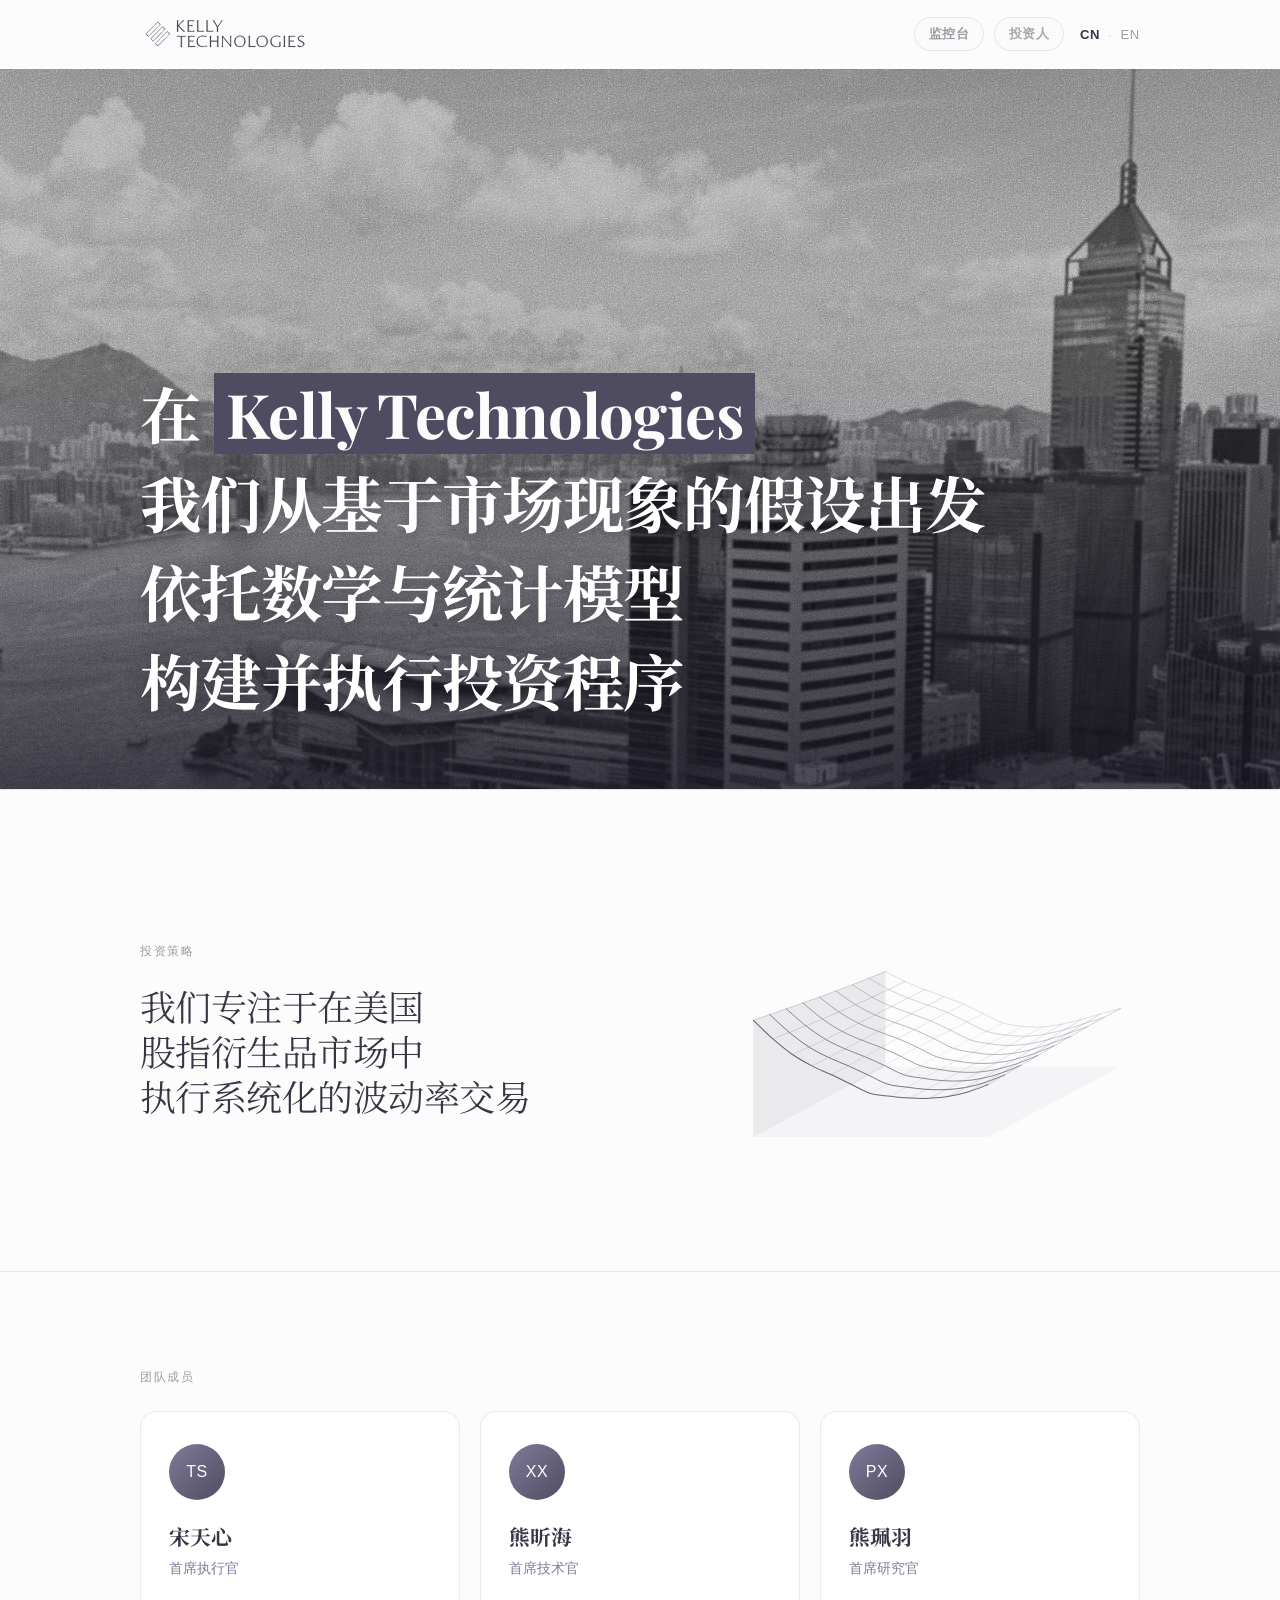
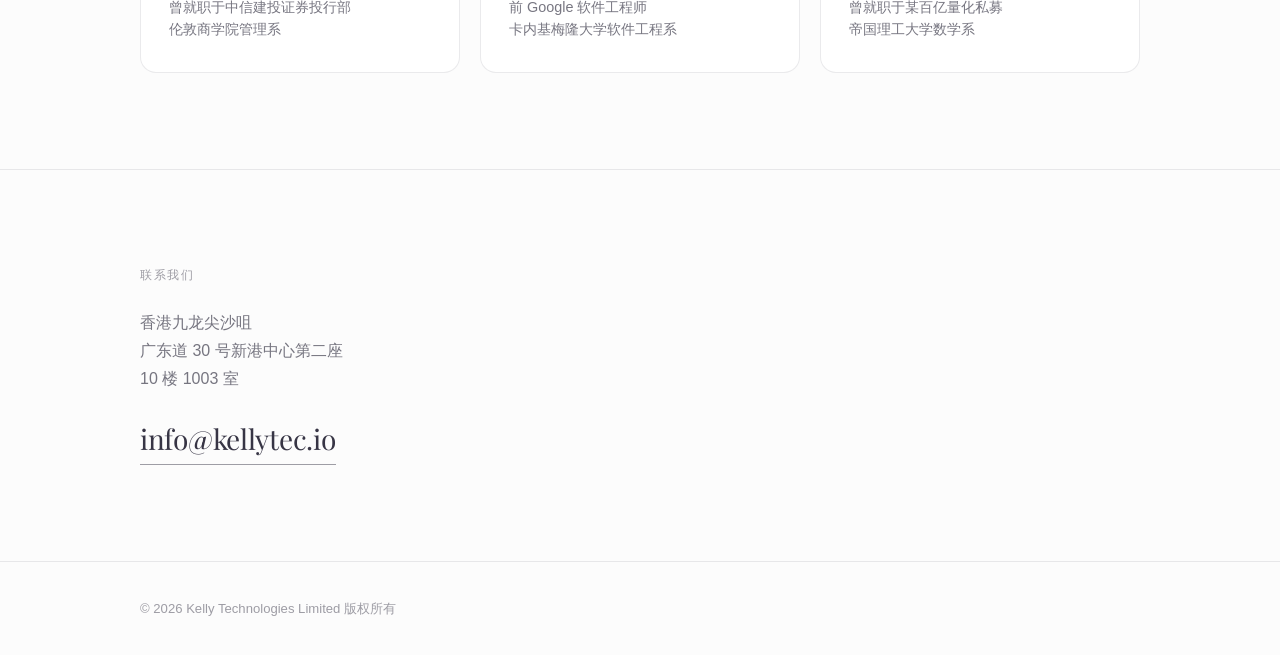
==== index.html @ 6f9f79ad "Rename gp-login and update monitor URLs Rename CSS selector .gp-login to .monitor-login to match upd" ====
<!doctype html>
<html lang="en">
<head>
  <meta charset="utf-8" />
  <meta name="viewport" content="width=device-width, initial-scale=1, viewport-fit=cover" />
  <title>Kelly Technologies</title>
  <meta name="description" content="Kelly Technologies — an investment and technology firm." />
  <meta name="theme-color" content="#fcfcfc" />

  <link rel="icon" type="image/svg+xml" href="assets/favicon.svg" />

  <link rel="preconnect" href="https://fonts.googleapis.com" />
  <link rel="preconnect" href="https://fonts.gstatic.com" crossorigin />
  <link rel="preload" as="image" href="assets/hero-bg.jpg" fetchpriority="high" />
  <link href="https://fonts.googleapis.com/css2?family=Playfair+Display:wght@400..700&family=Noto+Serif+SC:wght@400;600;700;900&display=swap" rel="stylesheet" />

  <link rel="stylesheet" href="assets/styles.css" />
</head>
<body>
  <header class="site-header" id="top">
    <div class="container nav">
      <a class="brand" href="#top" aria-label="Kelly Technologies">
        <img src="assets/logo.svg" alt="Kelly Technologies" class="brand-logo" />
      </a>
      <a class="login-button monitor-login"
         href="https://monitor.kellytec.io/"
         data-en="Monitor"
         data-zh="监控台">监控台</a>
      <a class="login-button lp-login is-placeholder"
         href="#"
         aria-disabled="true"
         data-en="LP"
         data-zh="投资人">投资人</a>
      <nav class="lang-toggle" aria-label="Language">
        <button type="button" data-lang="zh" aria-label="中文">CN</button>
        <span class="lang-sep" aria-hidden="true">·</span>
        <button type="button" data-lang="en" aria-label="English">EN</button>
      </nav>
    </div>
  </header>

  <main>
    <section class="hero">
      <div class="hero-grain" aria-hidden="true"></div>
      <div class="container">
        <h1 class="hero-title"
            data-en="At <mark>Kelly Technologies</mark><br />we start from market&nbsp;hypotheses<br />and employ mathematical and statistical models to build and execute investment&nbsp;programs"
            data-zh="在 <mark>Kelly Technologies</mark><br />我们从基于<br class='mobile-br' /><span class='nb'>市场现象的假设出发</span><br /><span class='nb'>依托数学与统计模型</span><br class='mobile-br' /><span class='nb'>构建并执行投资程序</span>">
          At <mark>Kelly Technologies</mark><br />
          we start from market&nbsp;hypotheses<br />
          and employ mathematical and statistical models to build and execute investment&nbsp;programs
        </h1>
      </div>
    </section>

    <section id="strategies" class="section">
      <div class="container strategies-grid">
        <div class="strategies-text">
          <p class="section-eyebrow" data-en="Our Strategies" data-zh="投资策略">Our Strategies</p>
          <h2 class="section-title"
              data-en="We specialize in systematic volatility trading in the US equity index derivatives&nbsp;market"
              data-zh="我们专注于在美国<span class='nb'>股指衍生品市场</span>中<span class='nb'>执行系统化的波动率交易</span>">
            We specialize in systematic volatility trading in the US equity
            index derivatives&nbsp;market
          </h2>
        </div>
        <div class="strategies-viz">
          <svg class="vol-surface" viewBox="0 0 500 340" role="img" aria-label="Implied volatility surface"></svg>
        </div>
      </div>
    </section>

    <section id="team" class="section">
      <div class="container">
        <p class="section-eyebrow" data-en="Our Team" data-zh="团队成员">Our Team</p>

        <div class="team-grid">
          <article class="team-card">
            <div class="team-portrait" aria-hidden="true"><span>TS</span></div>
            <h3 data-en="Tianxin Song" data-zh="宋天心">Tianxin Song</h3>
            <p class="role" data-en="Chief Executive Officer" data-zh="首席执行官">Chief Executive Officer</p>
            <p class="bio"
               data-en="Ex Investment Banking Senior Associate at China Securities Co.<br />MSc Management at London Business School"
               data-zh="曾就职于中信建投证券投行部<br />伦敦商学院管理系">
              Ex Investment Banking Senior Associate at China Securities Co.<br />
              MSc Management at London Business School
            </p>
          </article>

          <article class="team-card">
            <div class="team-portrait" aria-hidden="true"><span>XX</span></div>
            <h3 data-en="Xinhai Xiong" data-zh="熊昕海">Xinhai Xiong</h3>
            <p class="role" data-en="Chief Technology Officer" data-zh="首席技术官">Chief Technology Officer</p>
            <p class="bio"
               data-en="Ex Software Engineer at Google LLC<br />MS Software Engineering at Carnegie Mellon University"
               data-zh="前 Google 软件工程师<br />卡内基梅隆大学软件工程系">
              Ex Software Engineer at Google LLC<br />
              MS Software Engineering at Carnegie Mellon University
            </p>
          </article>

          <article class="team-card">
            <div class="team-portrait" aria-hidden="true"><span>PX</span></div>
            <h3 data-en="Peiyu Xiong" data-zh="熊珮羽">Peiyu Xiong</h3>
            <p class="role" data-en="Chief Research Officer" data-zh="首席研究官">Chief Research Officer</p>
            <p class="bio"
               data-en="Former Quantitative Researcher at a 10B+ AUM Quant Fund<br />MSc Mathematics and Finance at Imperial College London"
               data-zh="曾就职于某百亿量化私募<br />帝国理工大学数学系">
              Former Quantitative Researcher at a 10B+ AUM Quant Fund<br />
              MSc Mathematics and Finance at Imperial College London
            </p>
          </article>
        </div>
      </div>
    </section>

    <section id="contact" class="section">
      <div class="container">
        <p class="section-eyebrow" data-en="Contact" data-zh="联系我们">Contact</p>
        <p class="contact-address"
           data-en="Unit 1003, 10/F., Tower 2, Silvercord,<br />30 Canton Road, Tsim Sha Tsui,<br />Kowloon, Hong Kong"
           data-zh="香港九龙尖沙咀<br />广东道 30 号新港中心第二座<br />10 楼 1003 室">
          Unit 1003, 10/F., Tower 2, Silvercord,<br />
          30 Canton Road, Tsim Sha Tsui,<br />
          Kowloon, Hong Kong
        </p>
        <a href="mailto:info@kellytec.io" class="contact-mail">info@kellytec.io</a>
      </div>
    </section>
  </main>

  <footer class="site-footer">
    <div class="container">
      <p class="footer-disclaimer"
         data-en='© <span id="year">2026</span> Kelly Technologies Limited. All rights reserved.'
         data-zh='© <span id="year">2026</span> Kelly Technologies Limited 版权所有'>
        © <span id="year">2026</span> Kelly Technologies Limited. All rights reserved.
      </p>
    </div>
  </footer>

  <script src="assets/script.js" defer></script>
</body>
</html>
---- assets/styles.css ----
/* =========================================================================
   Kelly Technologies — Site Styles
   Palette (Brandmark): #FCFCFC · #373545 · #7F7B9A · #67647E · #4F4C61
   ========================================================================= */

:root {
  --bg:           #FCFCFC;
  --paper:        #FFFFFF;

  --ink:          #373545;
  --ink-soft:     rgba(55,53,69,.68);
  --ink-muted:    rgba(55,53,69,.48);

  --line:         rgba(55,53,69,.10);
  --line-strong:  rgba(55,53,69,.24);

  --accent:       #7F7B9A;
  --accent-soft:  #9A97B4;
  --accent-deep:  #4F4C61;
  --accent-ink:   #FCFCFC;

  --font-serif: "Playfair Display", "Noto Serif SC", "Iowan Old Style", Georgia, serif;
  --font-sans:  Arial, Helvetica, sans-serif;
  --font-mono:  Arial, Helvetica, sans-serif;

  --container: 1080px;
  --pad: clamp(1.25rem, 4vw, 2.5rem);

  --ease: cubic-bezier(.2,.7,.2,1);
}

/* Base */
* { box-sizing: border-box; }
html {
  min-height: 100%;
  background: var(--bg);
  scroll-behavior: smooth;
  -webkit-text-size-adjust: 100%;
}
body {
  margin: 0;
  min-height: 100vh;
  background: var(--bg);
  color: var(--ink);
  font-family: var(--font-sans);
  font-size: 16px;
  line-height: 1.6;
  font-feature-settings: "ss01", "cv11";
  -webkit-font-smoothing: antialiased;
  text-rendering: optimizeLegibility;
  display: flex;
  flex-direction: column;
  opacity: 0;
  transition: opacity .35s var(--ease);
}
@supports (min-height: 100dvh) {
  body { min-height: 100dvh; }
}
body.loaded { opacity: 1; }
main {
  background: var(--bg);
  flex: 1 0 auto;
}
a { color: inherit; text-decoration: none; }
a:hover { color: var(--accent); }
img, svg { display: block; max-width: 100%; }
.nb { white-space: nowrap; }
.mobile-br { display: none; }

.container {
  width: 100%;
  max-width: var(--container);
  margin: 0 auto;
  padding-left: var(--pad);
  padding-right: var(--pad);
}

/* Header */
.site-header {
  position: sticky;
  top: 0;
  z-index: 50;
  background: color-mix(in oklab, #FCFCFC 82%, transparent);
  backdrop-filter: saturate(140%) blur(14px);
  -webkit-backdrop-filter: saturate(140%) blur(14px);
  border-bottom: 1px solid transparent;
  transition: border-color .25s var(--ease);
  color: var(--ink);
}
.site-header.scrolled { border-bottom-color: var(--line); }

.nav {
  display: flex;
  align-items: center;
  height: 68px;
}
.brand { display: inline-flex; align-items: center; flex: 0 0 auto; color: var(--ink); }
.brand-logo { display: block; height: 30px; width: auto; }
.login-button {
  display: inline-flex;
  align-items: center;
  justify-content: center;
  min-height: 34px;
  border: 1px solid var(--line);
  border-radius: 999px;
  padding: .35rem .86rem;
  color: var(--ink-muted);
  background: rgba(252,252,252,.58);
  font-family: var(--font-sans);
  font-size: .8rem;
  font-weight: 700;
  line-height: 1.15;
  letter-spacing: .04em;
  white-space: nowrap;
  transition: color .18s var(--ease), border-color .18s var(--ease), background-color .18s var(--ease);
}
.monitor-login {
  margin-left: auto;
}
.lp-login {
  margin-left: .62rem;
}
.login-button:hover {
  color: var(--accent-deep);
  border-color: var(--accent);
  background: rgba(127,123,154,.08);
}
.login-button.is-placeholder {
  color: rgba(55,53,69,.42);
  cursor: default;
  pointer-events: none;
}

/* Language toggle */
.lang-toggle {
  margin-left: 1rem;
  display: inline-flex;
  align-items: baseline;
  gap: .5rem;
  margin-left: 1rem;
  font-family: var(--font-sans);
  font-size: .82rem;
  letter-spacing: .05em;
}
.lang-toggle button {
  background: none;
  border: 0;
  padding: .15rem 0;
  cursor: pointer;
  color: var(--ink-muted);
  font: inherit;
  letter-spacing: inherit;
  transition: color .18s var(--ease);
}
.lang-toggle button:hover { color: var(--ink-soft); }
.lang-toggle button.is-active {
  color: var(--ink);
  font-weight: 700;
}
.lang-sep { color: var(--line-strong); }

@media (max-width: 560px) {
  .nav {
    gap: .5rem;
  }
  .login-button {
    min-height: 31px;
    padding: .28rem .58rem;
    font-size: .72rem;
    letter-spacing: 0;
  }
  .monitor-login {
    margin-left: auto;
  }
  .lp-login {
    margin-left: 0;
  }
  .lang-toggle {
    gap: .36rem;
    margin-left: 0;
    font-size: .78rem;
    letter-spacing: .03em;
  }
  .mobile-br { display: block; }
}

/* Hero */
.hero {
  position: relative;
  min-height: 80vh;
  overflow: hidden;
  background: var(--ink);
  color: #FFFFFF;
  display: flex;
  flex-direction: column;
  justify-content: flex-end;
  padding: clamp(5rem, 10vw, 7rem) 0 clamp(2.5rem, 5vw, 4rem);
}
@supports (min-height: 80svh) {
  .hero { min-height: 80svh; }
}
.hero::before,
.hero::after {
  content: "";
  position: absolute;
  pointer-events: none;
}
.hero::before {
  inset: -20px;
  background: url('hero-bg.jpg') center/cover no-repeat;
  filter: blur(1px) brightness(.65);
  opacity: 1;
  z-index: 0;
}
.hero::after {
  inset: 0;
  background: linear-gradient(
    180deg,
    rgba(20,18,30,0) 30%,
    rgba(20,18,30,.45) 75%,
    rgba(20,18,30,.70) 100%
  );
  z-index: 1;
}
.hero-grain {
  position: absolute;
  inset: 0;
  z-index: 2;
  pointer-events: none;
  background-image: url("data:image/svg+xml,%3Csvg xmlns='http://www.w3.org/2000/svg' width='240' height='240'%3E%3Cfilter id='n'%3E%3CfeTurbulence type='fractalNoise' baseFrequency='0.75' numOctaves='2' stitchTiles='stitch'/%3E%3CfeColorMatrix type='saturate' values='0'/%3E%3CfeComponentTransfer%3E%3CfeFuncR type='linear' slope='0.9' intercept='0.1'/%3E%3CfeFuncG type='linear' slope='0.9' intercept='0.1'/%3E%3CfeFuncB type='linear' slope='0.9' intercept='0.1'/%3E%3C/feComponentTransfer%3E%3C/filter%3E%3Crect width='100%25' height='100%25' filter='url(%23n)'/%3E%3C/svg%3E");
  background-size: 240px 240px;
  opacity: 1;
  mix-blend-mode: overlay;
}
.hero .container {
  position: relative;
  z-index: 3;
  width: 100%;
}
.hero-title {
  font-family: var(--font-serif);
  font-weight: 700;
  font-size: clamp(2.4rem, 4.8vw, 3.9rem);
  line-height: 1.45;
  letter-spacing: -.01em;
  margin: 0;
  max-width: 54ch;
  color: #FFFFFF;
  text-shadow: 0 1px 16px rgba(20,18,30,.35);
  text-wrap: balance;
}
.hero-title mark {
  background: var(--accent-deep);
  color: var(--accent-ink);
  padding: 0 .2em;
  text-shadow: none;
}
.hero-title + .hero-title {
  margin-top: .65em;
}

/* Sections */
.section {
  padding: clamp(3.5rem, 8vw, 6rem) 0;
  border-top: 1px solid var(--line);
}
.section-eyebrow {
  font-family: var(--font-mono);
  font-size: .72rem;
  letter-spacing: .14em;
  text-transform: uppercase;
  color: var(--ink-muted);
  margin: 0 0 1.5rem;
}
.section-title {
  font-family: var(--font-serif);
  font-weight: 350;
  font-size: clamp(1.5rem, 3vw, 2.25rem);
  line-height: 1.25;
  letter-spacing: -.015em;
  margin: 0;
  max-width: 32ch;
  color: var(--ink);
  text-wrap: balance;
}

/* Strategies — 2-column with vol surface */
.strategies-grid {
  display: grid;
  grid-template-columns: minmax(0, 1.2fr) minmax(0, 1fr);
  gap: clamp(2rem, 5vw, 4rem);
  align-items: center;
}
.strategies-grid .section-title { max-width: none; }
.strategies-viz { position: relative; }
.vol-surface {
  width: 100%;
  height: auto;
  display: block;
  max-width: 560px;
  margin: 0 auto;
  overflow: visible;
}
.vol-surface path {
  fill: none;
  stroke-linecap: round;
  stroke-linejoin: round;
}
.vol-surface .smile { stroke: var(--accent-deep); }
.vol-surface .rib   { stroke: var(--accent); }
.vol-surface .wall        { stroke: none; }
.vol-surface .wall-bottom { fill: var(--accent);      fill-opacity: .06; }
.vol-surface .wall-left   { fill: var(--accent-deep); fill-opacity: .10; }

@media (max-width: 860px) {
  .strategies-grid { grid-template-columns: 1fr; }
  .vol-surface { max-width: 460px; }
}

@media (max-width: 560px) {
  .hero-title {
    line-height: 1.48;
  }
}

/* Team */
.team-grid {
  display: grid;
  grid-template-columns: repeat(auto-fit, minmax(260px, 1fr));
  gap: 1.25rem;
}
.team-card {
  background: var(--paper);
  border: 1px solid var(--line);
  border-radius: 16px;
  padding: 2rem 1.75rem;
  transition: transform .25s var(--ease), border-color .25s var(--ease);
}
.team-card:hover {
  transform: translateY(-3px);
  border-color: var(--accent);
}
.team-portrait {
  width: 56px; height: 56px;
  border-radius: 50%;
  background: linear-gradient(135deg, var(--accent), var(--accent-deep));
  color: var(--accent-ink);
  display: grid;
  place-items: center;
  font-family: var(--font-mono);
  font-weight: 500;
  letter-spacing: .03em;
  margin-bottom: 1.25rem;
}
.team-card h3 {
  font-family: var(--font-serif);
  font-weight: 700;
  font-size: 1.3rem;
  margin: 0;
  letter-spacing: -.01em;
  color: var(--ink);
}
.team-card .role {
  color: var(--accent);
  font-size: .88rem;
  font-weight: 500;
  margin: .25rem 0 1rem;
}
.bio {
  margin: 0;
  color: var(--ink-soft);
  font-size: .9rem;
  line-height: 1.55;
  text-wrap: balance;
}

/* Contact */
.contact-address {
  font-size: 1rem;
  line-height: 1.75;
  color: var(--ink-soft);
  margin: 0 0 1.5rem;
  text-wrap: balance;
}
.contact-mail {
  display: inline-block;
  font-family: var(--font-serif);
  font-size: clamp(1.3rem, 2.2vw, 1.75rem);
  color: var(--ink);
  letter-spacing: -.01em;
  border-bottom: 1px solid var(--ink-muted);
  padding-bottom: .15rem;
  transition: color .2s var(--ease), border-color .2s var(--ease);
}
.contact-mail:hover {
  color: var(--accent);
  border-color: var(--accent);
}

/* Footer */
.site-footer {
  flex-shrink: 0;
  background: var(--bg);
  color: var(--ink-muted);
  padding: 2.25rem 0;
  border-top: 1px solid var(--line);
}
.footer-disclaimer {
  font-size: .82rem;
  line-height: 1.6;
  margin: 0;
  text-wrap: pretty;
}

@media (max-width: 560px) {
  .section {
    padding: 2.75rem 0;
  }
  #team.section {
    padding-bottom: 1.75rem;
  }
  #contact.section {
    padding-top: 2.25rem;
    padding-bottom: 3rem;
  }
  .section-eyebrow {
    margin-bottom: 1.15rem;
  }
  .team-grid {
    gap: 1rem;
  }
  .team-card {
    border-radius: 12px;
    padding: 1.75rem 1.5rem;
  }
  .team-portrait {
    margin-bottom: 1rem;
  }
  .team-card .role {
    margin-bottom: .85rem;
  }
  .contact-address {
    margin-bottom: 1.25rem;
  }
  .site-footer {
    padding: 1.75rem 0 calc(1.75rem + env(safe-area-inset-bottom));
  }
}

/* Reveal-on-scroll */
.reveal {
  opacity: 0;
  transform: translateY(14px);
  transition: opacity .7s var(--ease), transform .7s var(--ease);
}
.reveal.in { opacity: 1; transform: none; }
@media (prefers-reduced-motion: reduce) {
  .reveal { opacity: 1; transform: none; transition: none; }
  html { scroll-behavior: auto; }
}

/* Selection */
::selection {
  background: var(--accent-deep);
  color: var(--accent-ink);
}
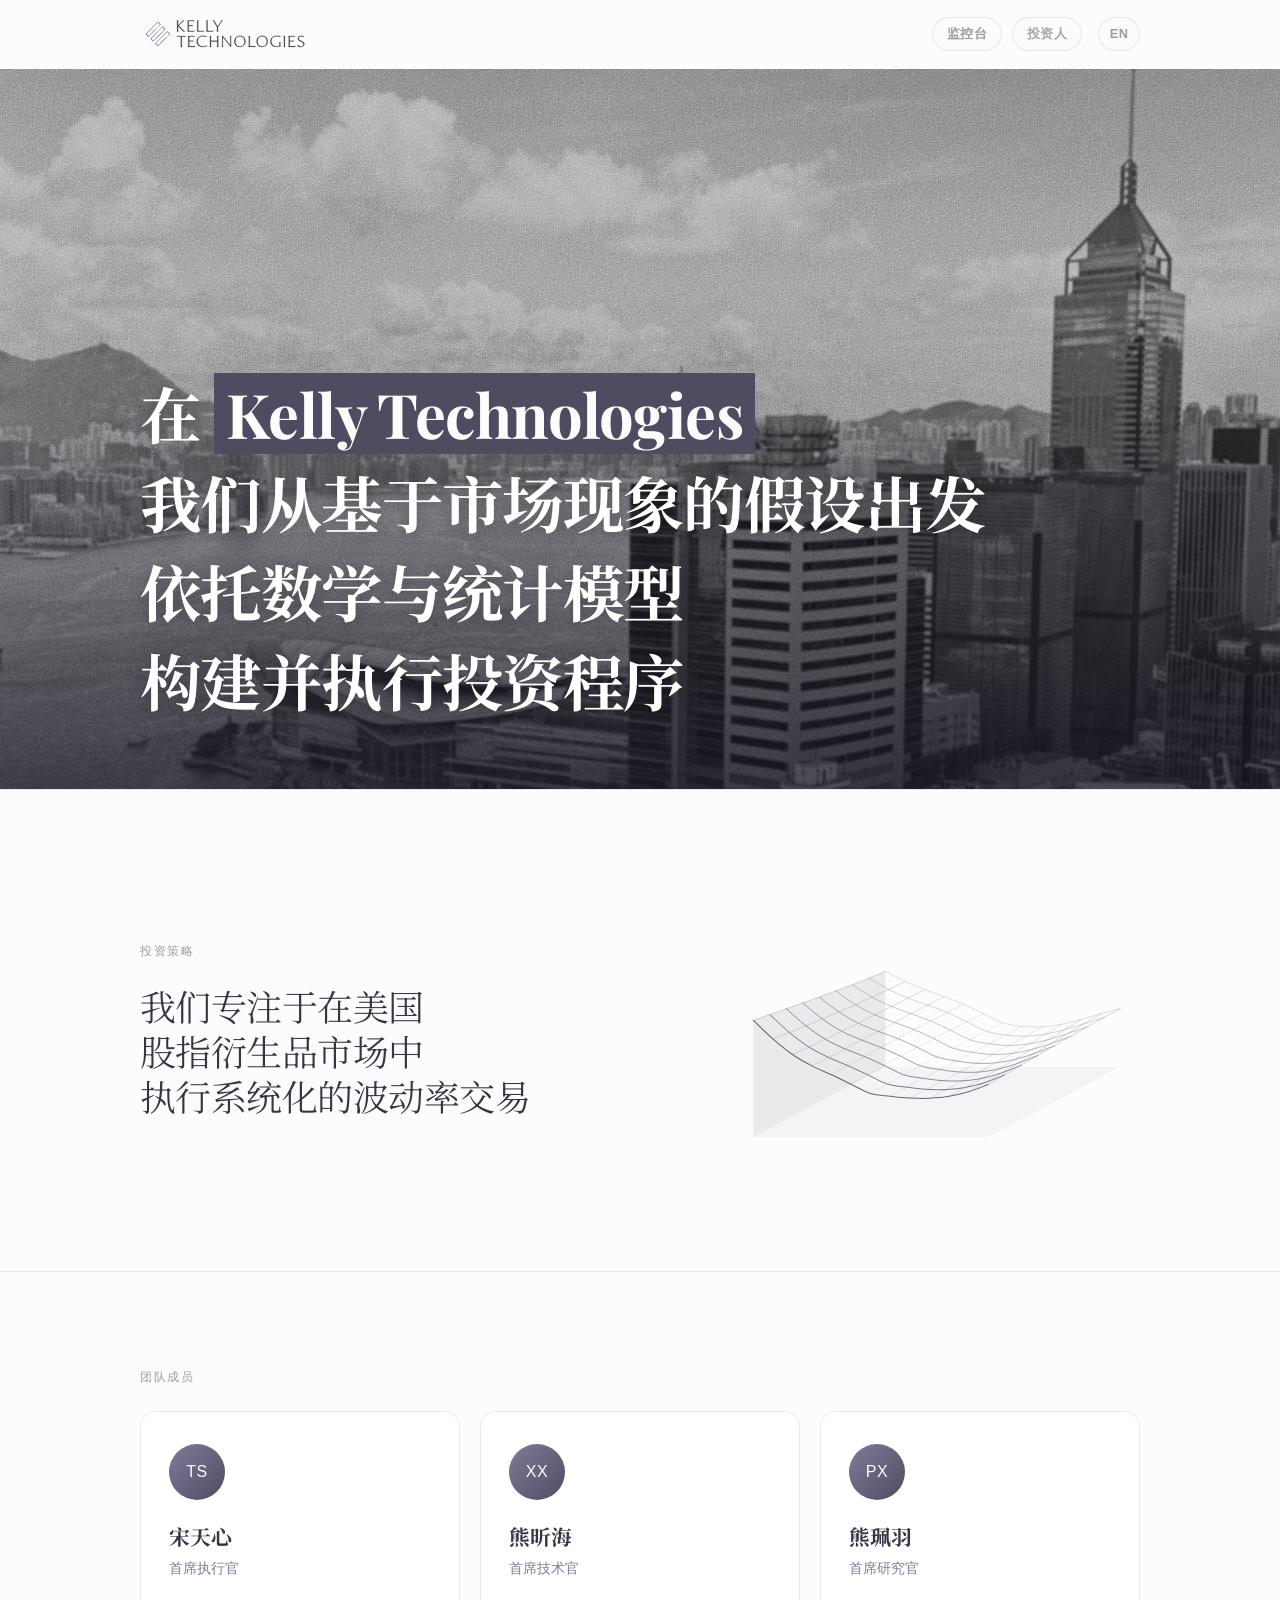
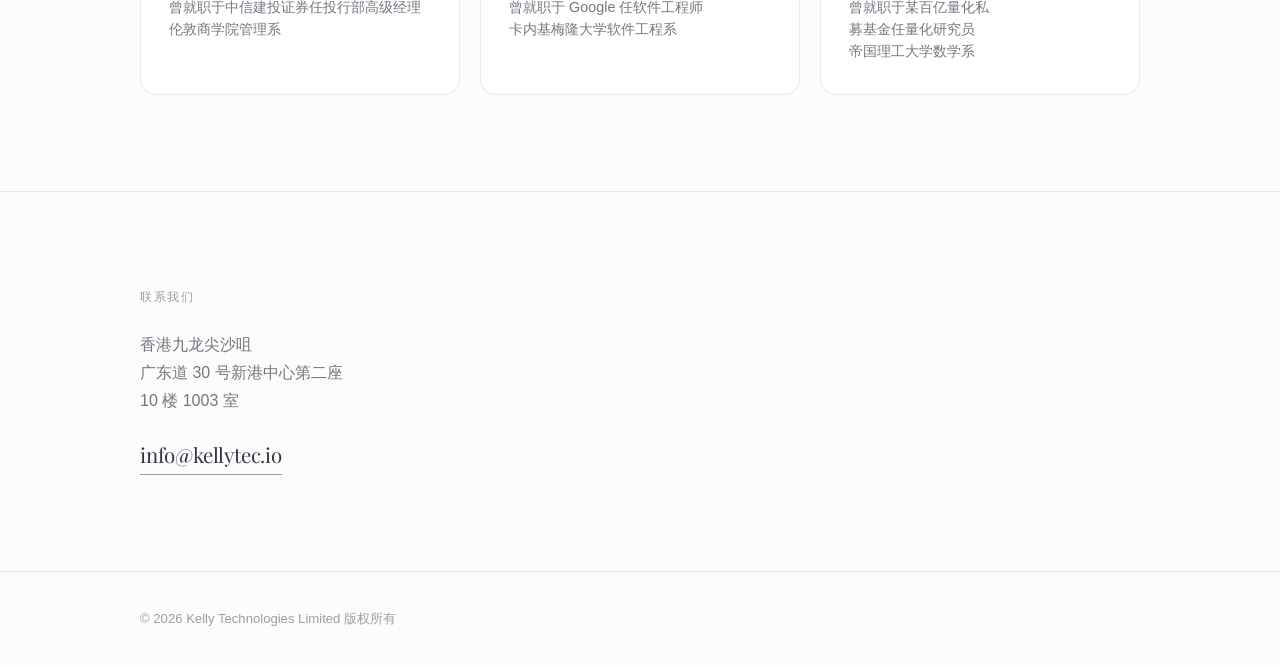
==== commit ce540548: "Add src fragments, build script and split assets Introduce a source-driven build workflow and reorga" ====
--- a/index.html
+++ b/index.html
@@ -31,19 +31,17 @@
          aria-disabled="true"
          data-en="LP"
          data-zh="投资人">投资人</a>
-      <nav class="lang-toggle" aria-label="Language">
-        <button type="button" data-lang="zh" aria-label="中文">CN</button>
-        <span class="lang-sep" aria-hidden="true">·</span>
-        <button type="button" data-lang="en" aria-label="English">EN</button>
-      </nav>
+      <button type="button" class="lang-toggle" data-lang-toggle aria-label="Switch to English">EN</button>
     </div>
   </header>
 
-  <main>
-    <section class="hero">
+  <main data-page="home">
+    <section class="hero" data-tab="hero">
       <div class="hero-grain" aria-hidden="true"></div>
       <div class="container">
         <h1 class="hero-title"
+            data-card="hero_title"
+            data-cell="headline"
             data-en="At <mark>Kelly Technologies</mark><br />we start from market&nbsp;hypotheses<br />and employ mathematical and statistical models to build and execute investment&nbsp;programs"
             data-zh="在 <mark>Kelly Technologies</mark><br />我们从基于<br class='mobile-br' /><span class='nb'>市场现象的假设出发</span><br /><span class='nb'>依托数学与统计模型</span><br class='mobile-br' /><span class='nb'>构建并执行投资程序</span>">
           At <mark>Kelly Technologies</mark><br />
@@ -53,60 +51,64 @@
       </div>
     </section>
 
-    <section id="strategies" class="section">
+    <section id="strategies" class="section" data-tab="strategies">
       <div class="container strategies-grid">
-        <div class="strategies-text">
-          <p class="section-eyebrow" data-en="Our Strategies" data-zh="投资策略">Our Strategies</p>
+        <div class="strategies-text" data-card="strategy_statement">
+          <p class="section-eyebrow" data-cell="eyebrow" data-en="Our Strategies" data-zh="投资策略">Our Strategies</p>
           <h2 class="section-title"
+              data-cell="title"
               data-en="We specialize in systematic volatility trading in the US equity index derivatives&nbsp;market"
               data-zh="我们专注于在美国<span class='nb'>股指衍生品市场</span>中<span class='nb'>执行系统化的波动率交易</span>">
             We specialize in systematic volatility trading in the US equity
             index derivatives&nbsp;market
           </h2>
         </div>
-        <div class="strategies-viz">
-          <svg class="vol-surface" viewBox="0 0 500 340" role="img" aria-label="Implied volatility surface"></svg>
+        <div class="strategies-viz" data-card="volatility_surface">
+          <svg class="vol-surface" data-cell="surface" viewBox="0 0 500 340" role="img" aria-label="Implied volatility surface"></svg>
         </div>
       </div>
     </section>
 
-    <section id="team" class="section">
+    <section id="team" class="section" data-tab="team">
       <div class="container">
-        <p class="section-eyebrow" data-en="Our Team" data-zh="团队成员">Our Team</p>
+        <p class="section-eyebrow" data-card="team_heading" data-cell="eyebrow" data-en="Our Team" data-zh="团队成员">Our Team</p>
 
         <div class="team-grid">
-          <article class="team-card">
-            <div class="team-portrait" aria-hidden="true"><span>TS</span></div>
-            <h3 data-en="Tianxin Song" data-zh="宋天心">Tianxin Song</h3>
-            <p class="role" data-en="Chief Executive Officer" data-zh="首席执行官">Chief Executive Officer</p>
+          <article class="team-card" data-card="team_member_tianxin_song">
+            <div class="team-portrait" data-cell="initials" aria-hidden="true"><span>TS</span></div>
+            <h3 data-cell="name" data-en="Tianxin Song" data-zh="宋天心">Tianxin Song</h3>
+            <p class="role" data-cell="role" data-en="Chief Executive Officer" data-zh="首席执行官">Chief Executive Officer</p>
             <p class="bio"
-               data-en="Ex Investment Banking Senior Associate at China Securities Co.<br />MSc Management at London Business School"
-               data-zh="曾就职于中信建投证券投行部<br />伦敦商学院管理系">
-              Ex Investment Banking Senior Associate at China Securities Co.<br />
+               data-cell="bio"
+               data-en="Former Investment Banking Senior Associate at China Securities Co.<br />MSc Management at London Business School"
+               data-zh="曾就职于中信建投证券任投行部高级经理<br />伦敦商学院管理系">
+              Former Investment Banking Senior Associate at China Securities Co.<br />
               MSc Management at London Business School
             </p>
           </article>
 
-          <article class="team-card">
-            <div class="team-portrait" aria-hidden="true"><span>XX</span></div>
-            <h3 data-en="Xinhai Xiong" data-zh="熊昕海">Xinhai Xiong</h3>
-            <p class="role" data-en="Chief Technology Officer" data-zh="首席技术官">Chief Technology Officer</p>
+          <article class="team-card" data-card="team_member_xinhai_xiong">
+            <div class="team-portrait" data-cell="initials" aria-hidden="true"><span>XX</span></div>
+            <h3 data-cell="name" data-en="Xinhai Xiong" data-zh="熊昕海">Xinhai Xiong</h3>
+            <p class="role" data-cell="role" data-en="Chief Technology Officer" data-zh="首席技术官">Chief Technology Officer</p>
             <p class="bio"
-               data-en="Ex Software Engineer at Google LLC<br />MS Software Engineering at Carnegie Mellon University"
-               data-zh="前 Google 软件工程师<br />卡内基梅隆大学软件工程系">
-              Ex Software Engineer at Google LLC<br />
+               data-cell="bio"
+               data-en="Former Software Engineer at Google LLC<br />MS Software Engineering at Carnegie Mellon University"
+               data-zh="曾就职于 Google 任软件工程师<br />卡内基梅隆大学软件工程系">
+              Former Software Engineer at Google LLC<br />
               MS Software Engineering at Carnegie Mellon University
             </p>
           </article>
 
-          <article class="team-card">
-            <div class="team-portrait" aria-hidden="true"><span>PX</span></div>
-            <h3 data-en="Peiyu Xiong" data-zh="熊珮羽">Peiyu Xiong</h3>
-            <p class="role" data-en="Chief Research Officer" data-zh="首席研究官">Chief Research Officer</p>
+          <article class="team-card" data-card="team_member_peiyu_xiong">
+            <div class="team-portrait" data-cell="initials" aria-hidden="true"><span>PX</span></div>
+            <h3 data-cell="name" data-en="Peiyu Xiong" data-zh="熊珮羽">Peiyu Xiong</h3>
+            <p class="role" data-cell="role" data-en="Chief Research Officer" data-zh="首席研究官">Chief Research Officer</p>
             <p class="bio"
-               data-en="Former Quantitative Researcher at a 10B+ AUM Quant Fund<br />MSc Mathematics and Finance at Imperial College London"
-               data-zh="曾就职于某百亿量化私募<br />帝国理工大学数学系">
-              Former Quantitative Researcher at a 10B+ AUM Quant Fund<br />
+               data-cell="bio"
+               data-en="Former Quantitative Researcher at a China-based quantitative private fund with ￥10B+ AUM<br />MSc Mathematics and Finance at Imperial College London"
+               data-zh="曾就职于某百亿量化私募基金任量化研究员<br />帝国理工大学数学系">
+              Former Quantitative Researcher at a China-based quantitative private fund with ￥10B+ AUM<br />
               MSc Mathematics and Finance at Imperial College London
             </p>
           </article>
@@ -114,17 +116,19 @@
       </div>
     </section>
 
-    <section id="contact" class="section">
+    <section id="contact" class="section" data-tab="contact">
       <div class="container">
-        <p class="section-eyebrow" data-en="Contact" data-zh="联系我们">Contact</p>
+        <p class="section-eyebrow" data-card="office_contact" data-cell="eyebrow" data-en="Contact" data-zh="联系我们">Contact</p>
         <p class="contact-address"
+           data-card="office_contact"
+           data-cell="address"
            data-en="Unit 1003, 10/F., Tower 2, Silvercord,<br />30 Canton Road, Tsim Sha Tsui,<br />Kowloon, Hong Kong"
            data-zh="香港九龙尖沙咀<br />广东道 30 号新港中心第二座<br />10 楼 1003 室">
           Unit 1003, 10/F., Tower 2, Silvercord,<br />
           30 Canton Road, Tsim Sha Tsui,<br />
           Kowloon, Hong Kong
         </p>
-        <a href="mailto:info@kellytec.io" class="contact-mail">info@kellytec.io</a>
+        <a href="mailto:info@kellytec.io" class="contact-mail" data-card="office_contact" data-cell="email">info@kellytec.io</a>
       </div>
     </section>
   </main>
@@ -139,6 +143,10 @@
     </div>
   </footer>
 
-  <script src="assets/script.js" defer></script>
+  <script src="assets/scripts/page_reveal.js" defer></script>
+  <script src="assets/scripts/language.js" defer></script>
+  <script src="assets/scripts/header_scroll.js" defer></script>
+  <script src="assets/scripts/cards/card_volatility_surface.js" defer></script>
+  <script src="assets/scripts/reveal_on_scroll.js" defer></script>
 </body>
 </html>
--- a/assets/styles.css
+++ b/assets/styles.css
@@ -1,6 +1,6 @@
 /* =========================================================================
-   Kelly Technologies — Site Styles
-   Palette (Brandmark): #FCFCFC · #373545 · #7F7B9A · #67647E · #4F4C61
+   Kelly Technologies - Site Styles
+   Palette (Brandmark): #FCFCFC . #373545 . #7F7B9A . #67647E . #4F4C61
    ========================================================================= */
 
 :root {
@@ -73,6 +73,40 @@
   margin: 0 auto;
   padding-left: var(--pad);
   padding-right: var(--pad);
+}
+
+/* Sections */
+.section {
+  padding: clamp(3.5rem, 8vw, 6rem) 0;
+  border-top: 1px solid var(--line);
+}
+.section-eyebrow {
+  font-family: var(--font-mono);
+  font-size: .72rem;
+  letter-spacing: .14em;
+  text-transform: uppercase;
+  color: var(--ink-muted);
+  margin: 0 0 1.5rem;
+}
+.section-title {
+  font-family: var(--font-serif);
+  font-weight: 350;
+  font-size: clamp(1.5rem, 3vw, 2.25rem);
+  line-height: 1.25;
+  letter-spacing: -.015em;
+  margin: 0;
+  max-width: 32ch;
+  color: var(--ink);
+  text-wrap: balance;
+}
+
+@media (max-width: 560px) {
+  .section {
+    padding: 2.75rem 0;
+  }
+  .section-eyebrow {
+    margin-bottom: 1.15rem;
+  }
 }
 
 /* Header */
@@ -135,29 +169,48 @@
 .lang-toggle {
   margin-left: 1rem;
   display: inline-flex;
-  align-items: baseline;
-  gap: .5rem;
-  margin-left: 1rem;
+  align-items: center;
+  justify-content: center;
+  min-height: 34px;
+  min-width: 38px;
+  border: 1px solid var(--line);
+  border-radius: 999px;
+  padding: .35rem .66rem;
+  background: rgba(252,252,252,.58);
+  color: var(--ink-muted);
   font-family: var(--font-sans);
+  font-size: .8rem;
+  font-weight: 700;
+  line-height: 1.15;
+  letter-spacing: .04em;
+  white-space: nowrap;
+  cursor: pointer;
+  transition: color .18s var(--ease), border-color .18s var(--ease), background-color .18s var(--ease);
+}
+.lang-toggle:hover {
+  color: var(--accent-deep);
+  border-color: var(--accent);
+  background: rgba(127,123,154,.08);
+}
+.lang-toggle:focus-visible {
+  outline: 2px solid var(--accent);
+  outline-offset: 2px;
+}
+
+/* Footer */
+.site-footer {
+  flex-shrink: 0;
+  background: var(--bg);
+  color: var(--ink-muted);
+  padding: 2.25rem 0;
+  border-top: 1px solid var(--line);
+}
+.footer-disclaimer {
   font-size: .82rem;
-  letter-spacing: .05em;
-}
-.lang-toggle button {
-  background: none;
-  border: 0;
-  padding: .15rem 0;
-  cursor: pointer;
-  color: var(--ink-muted);
-  font: inherit;
-  letter-spacing: inherit;
-  transition: color .18s var(--ease);
-}
-.lang-toggle button:hover { color: var(--ink-soft); }
-.lang-toggle button.is-active {
-  color: var(--ink);
-  font-weight: 700;
-}
-.lang-sep { color: var(--line-strong); }
+  line-height: 1.6;
+  margin: 0;
+  text-wrap: pretty;
+}
 
 @media (max-width: 560px) {
   .nav {
@@ -176,12 +229,17 @@
     margin-left: 0;
   }
   .lang-toggle {
-    gap: .36rem;
     margin-left: 0;
-    font-size: .78rem;
-    letter-spacing: .03em;
+    min-height: 31px;
+    min-width: 34px;
+    padding: .28rem .52rem;
+    font-size: .72rem;
+    letter-spacing: 0;
   }
   .mobile-br { display: block; }
+  .site-footer {
+    padding: 1.75rem 0 calc(1.75rem + env(safe-area-inset-bottom));
+  }
 }
 
 /* Hero */
@@ -259,32 +317,13 @@
   margin-top: .65em;
 }
 
-/* Sections */
-.section {
-  padding: clamp(3.5rem, 8vw, 6rem) 0;
-  border-top: 1px solid var(--line);
-}
-.section-eyebrow {
-  font-family: var(--font-mono);
-  font-size: .72rem;
-  letter-spacing: .14em;
-  text-transform: uppercase;
-  color: var(--ink-muted);
-  margin: 0 0 1.5rem;
-}
-.section-title {
-  font-family: var(--font-serif);
-  font-weight: 350;
-  font-size: clamp(1.5rem, 3vw, 2.25rem);
-  line-height: 1.25;
-  letter-spacing: -.015em;
-  margin: 0;
-  max-width: 32ch;
-  color: var(--ink);
-  text-wrap: balance;
-}
-
-/* Strategies — 2-column with vol surface */
+@media (max-width: 560px) {
+  .hero-title {
+    line-height: 1.48;
+  }
+}
+
+/* Strategies - 2-column with vol surface */
 .strategies-grid {
   display: grid;
   grid-template-columns: minmax(0, 1.2fr) minmax(0, 1fr);
@@ -315,12 +354,6 @@
 @media (max-width: 860px) {
   .strategies-grid { grid-template-columns: 1fr; }
   .vol-surface { max-width: 460px; }
-}
-
-@media (max-width: 560px) {
-  .hero-title {
-    line-height: 1.48;
-  }
 }
 
 /* Team */
@@ -374,6 +407,25 @@
   text-wrap: balance;
 }
 
+@media (max-width: 560px) {
+  #team.section {
+    padding-bottom: 1.75rem;
+  }
+  .team-grid {
+    gap: 1rem;
+  }
+  .team-card {
+    border-radius: 12px;
+    padding: 1.75rem 1.5rem;
+  }
+  .team-portrait {
+    margin-bottom: 1rem;
+  }
+  .team-card .role {
+    margin-bottom: .85rem;
+  }
+}
+
 /* Contact */
 .contact-address {
   font-size: 1rem;
@@ -385,7 +437,7 @@
 .contact-mail {
   display: inline-block;
   font-family: var(--font-serif);
-  font-size: clamp(1.3rem, 2.2vw, 1.75rem);
+  font-size: clamp(1.05rem, 1.6vw, 1.3rem);
   color: var(--ink);
   letter-spacing: -.01em;
   border-bottom: 1px solid var(--ink-muted);
@@ -397,53 +449,13 @@
   border-color: var(--accent);
 }
 
-/* Footer */
-.site-footer {
-  flex-shrink: 0;
-  background: var(--bg);
-  color: var(--ink-muted);
-  padding: 2.25rem 0;
-  border-top: 1px solid var(--line);
-}
-.footer-disclaimer {
-  font-size: .82rem;
-  line-height: 1.6;
-  margin: 0;
-  text-wrap: pretty;
-}
-
 @media (max-width: 560px) {
-  .section {
-    padding: 2.75rem 0;
-  }
-  #team.section {
-    padding-bottom: 1.75rem;
-  }
   #contact.section {
     padding-top: 2.25rem;
     padding-bottom: 3rem;
   }
-  .section-eyebrow {
-    margin-bottom: 1.15rem;
-  }
-  .team-grid {
-    gap: 1rem;
-  }
-  .team-card {
-    border-radius: 12px;
-    padding: 1.75rem 1.5rem;
-  }
-  .team-portrait {
-    margin-bottom: 1rem;
-  }
-  .team-card .role {
-    margin-bottom: .85rem;
-  }
   .contact-address {
     margin-bottom: 1.25rem;
-  }
-  .site-footer {
-    padding: 1.75rem 0 calc(1.75rem + env(safe-area-inset-bottom));
   }
 }
 
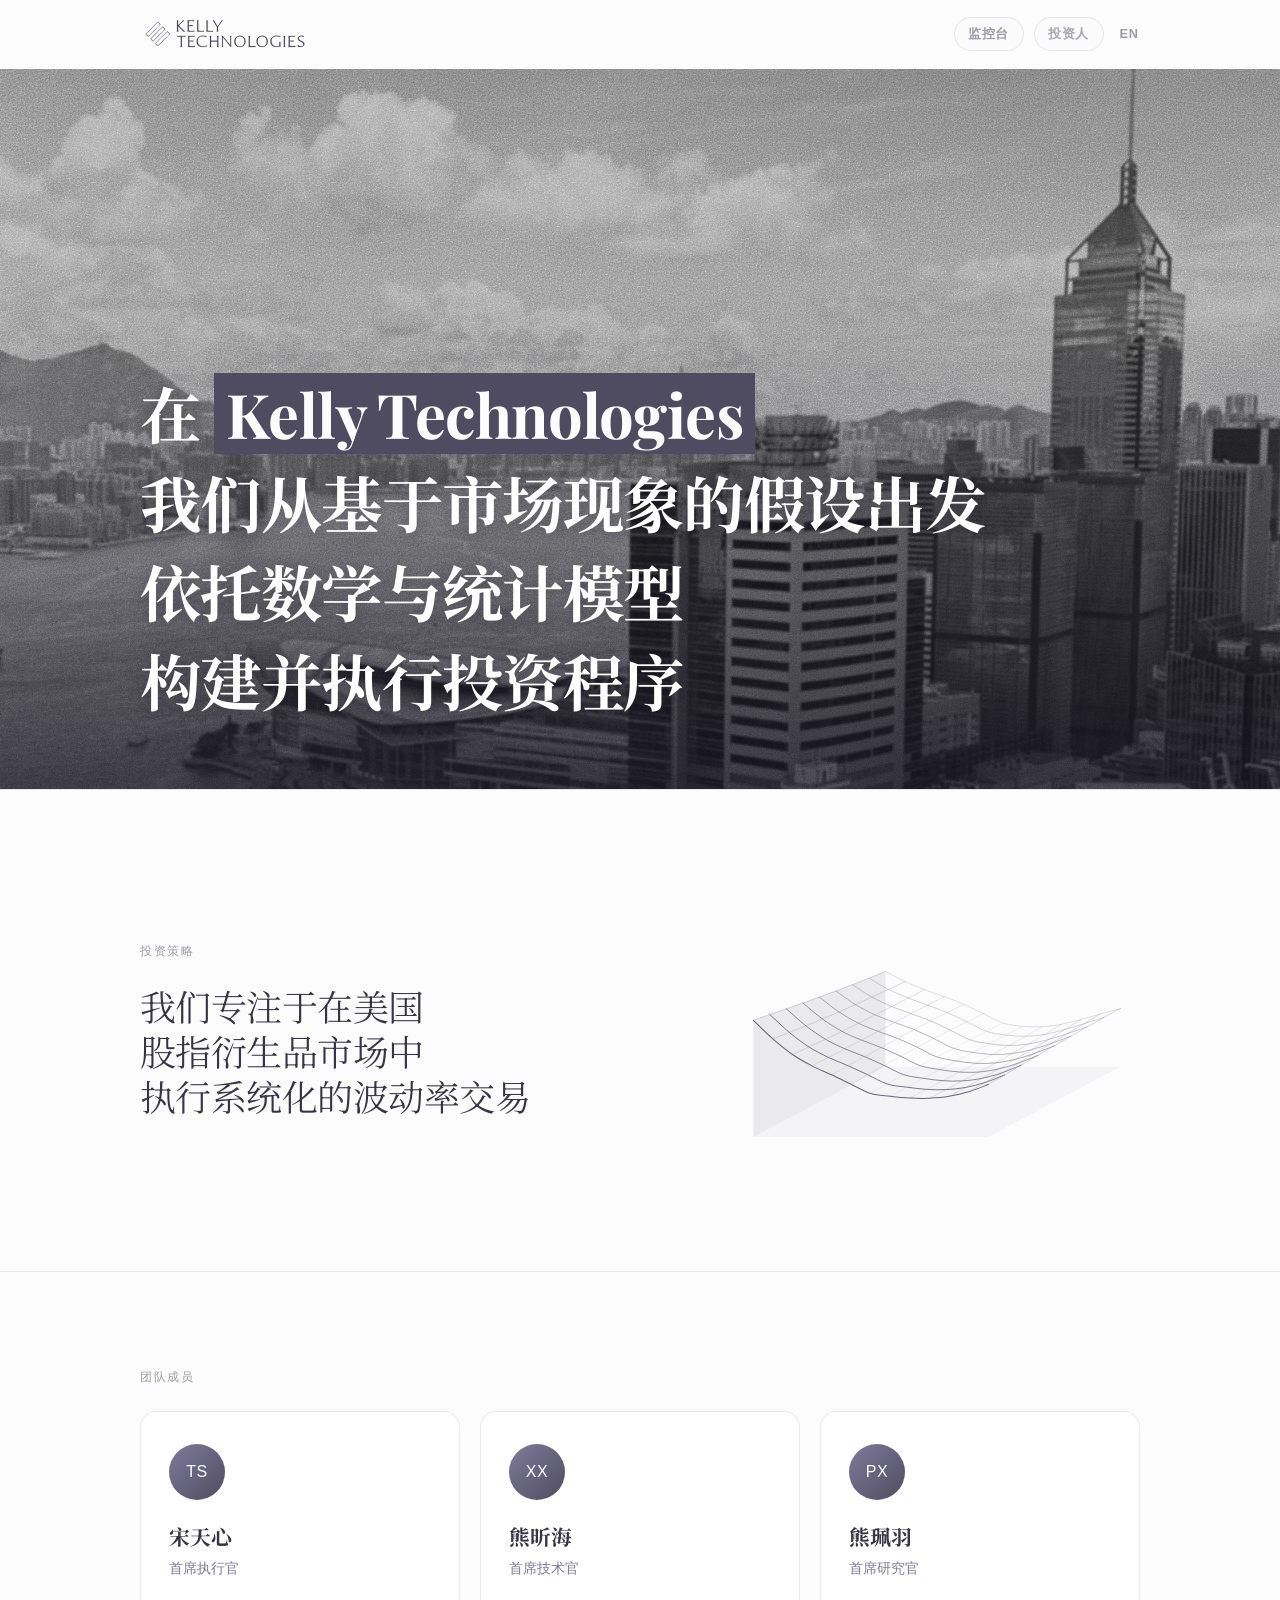
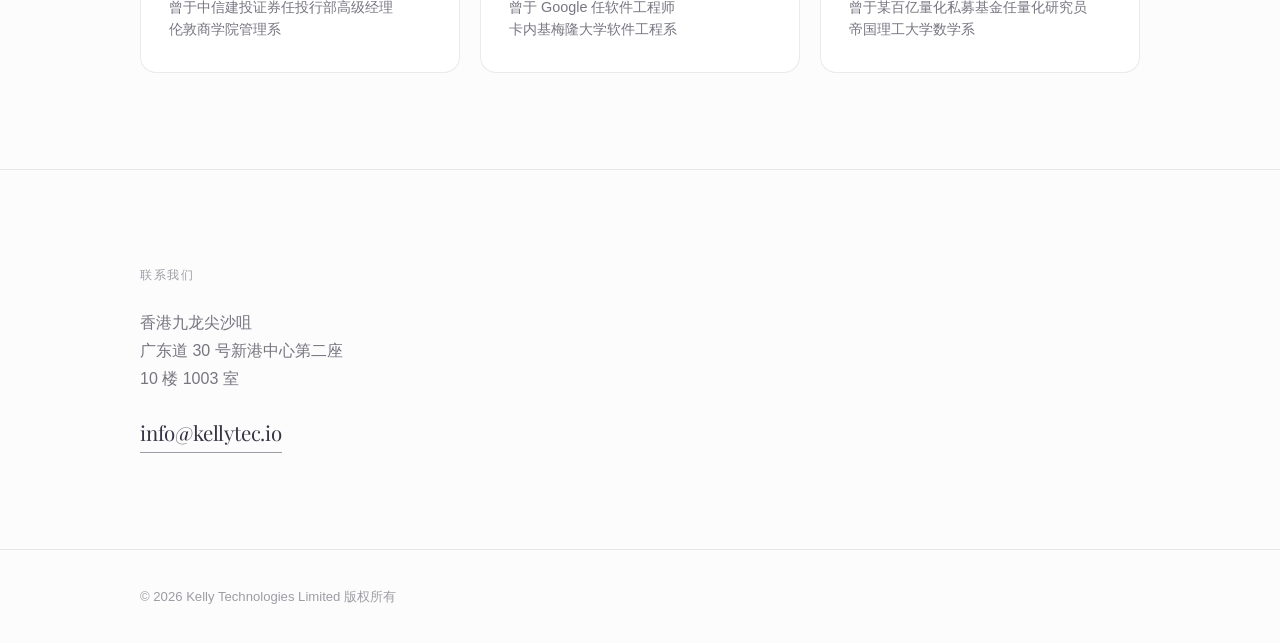
==== commit d0527f89: "Refine lang-toggle styles and update bios Simplify and refine the .lang-toggle styling in assets/sty" ====
--- a/index.html
+++ b/index.html
@@ -81,7 +81,7 @@
             <p class="bio"
                data-cell="bio"
                data-en="Former Investment Banking Senior Associate at China Securities Co.<br />MSc Management at London Business School"
-               data-zh="曾就职于中信建投证券任投行部高级经理<br />伦敦商学院管理系">
+               data-zh="曾于中信建投证券任投行部高级经理<br />伦敦商学院管理系">
               Former Investment Banking Senior Associate at China Securities Co.<br />
               MSc Management at London Business School
             </p>
@@ -94,7 +94,7 @@
             <p class="bio"
                data-cell="bio"
                data-en="Former Software Engineer at Google LLC<br />MS Software Engineering at Carnegie Mellon University"
-               data-zh="曾就职于 Google 任软件工程师<br />卡内基梅隆大学软件工程系">
+               data-zh="曾于 Google 任软件工程师<br />卡内基梅隆大学软件工程系">
               Former Software Engineer at Google LLC<br />
               MS Software Engineering at Carnegie Mellon University
             </p>
@@ -106,9 +106,9 @@
             <p class="role" data-cell="role" data-en="Chief Research Officer" data-zh="首席研究官">Chief Research Officer</p>
             <p class="bio"
                data-cell="bio"
-               data-en="Former Quantitative Researcher at a China-based quantitative private fund with ￥10B+ AUM<br />MSc Mathematics and Finance at Imperial College London"
-               data-zh="曾就职于某百亿量化私募基金任量化研究员<br />帝国理工大学数学系">
-              Former Quantitative Researcher at a China-based quantitative private fund with ￥10B+ AUM<br />
+               data-en="Former Quantitative Researcher at a China-based quant fund with $1.5B+ in AUM<br />MSc Mathematics and Finance at Imperial College London"
+               data-zh="曾于某百亿量化私募基金任量化研究员<br />帝国理工大学数学系">
+              Former Quantitative Researcher at a China-based quant fund with $1.5B+ in AUM<br />
               MSc Mathematics and Finance at Imperial College London
             </p>
           </article>
--- a/assets/styles.css
+++ b/assets/styles.css
@@ -167,16 +167,16 @@
 
 /* Language toggle */
 .lang-toggle {
-  margin-left: 1rem;
+  margin-left: .9rem;
   display: inline-flex;
   align-items: center;
   justify-content: center;
   min-height: 34px;
-  min-width: 38px;
-  border: 1px solid var(--line);
-  border-radius: 999px;
-  padding: .35rem .66rem;
-  background: rgba(252,252,252,.58);
+  min-width: auto;
+  border: 0;
+  border-radius: 0;
+  padding: .35rem .1rem;
+  background: transparent;
   color: var(--ink-muted);
   font-family: var(--font-sans);
   font-size: .8rem;
@@ -185,16 +185,18 @@
   letter-spacing: .04em;
   white-space: nowrap;
   cursor: pointer;
-  transition: color .18s var(--ease), border-color .18s var(--ease), background-color .18s var(--ease);
+  text-decoration: none;
+  text-underline-offset: .18em;
+  transition: color .18s var(--ease), text-decoration-color .18s var(--ease);
 }
 .lang-toggle:hover {
   color: var(--accent-deep);
-  border-color: var(--accent);
-  background: rgba(127,123,154,.08);
+  text-decoration: underline;
+  text-decoration-color: color-mix(in oklab, var(--accent) 60%, transparent);
 }
 .lang-toggle:focus-visible {
   outline: 2px solid var(--accent);
-  outline-offset: 2px;
+  outline-offset: 4px;
 }
 
 /* Footer */
@@ -231,8 +233,8 @@
   .lang-toggle {
     margin-left: 0;
     min-height: 31px;
-    min-width: 34px;
-    padding: .28rem .52rem;
+    min-width: auto;
+    padding: .28rem .1rem;
     font-size: .72rem;
     letter-spacing: 0;
   }
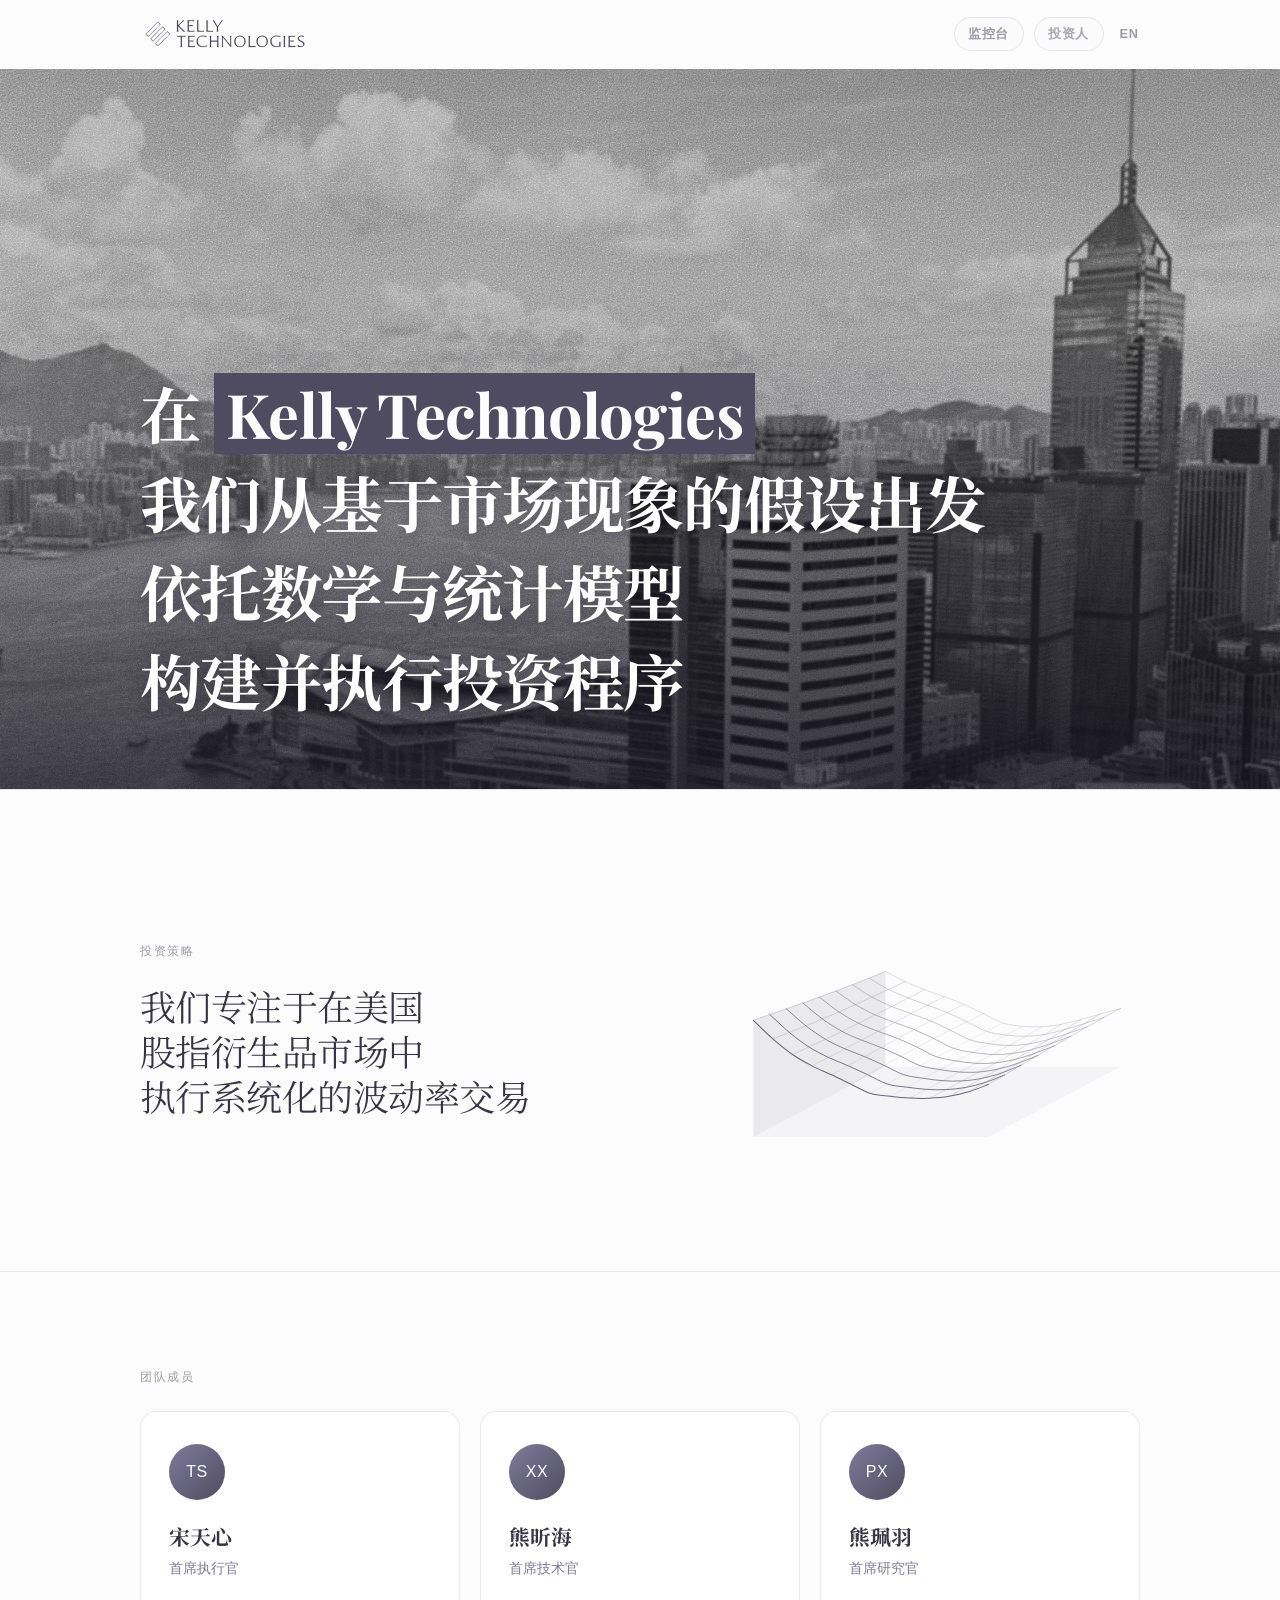
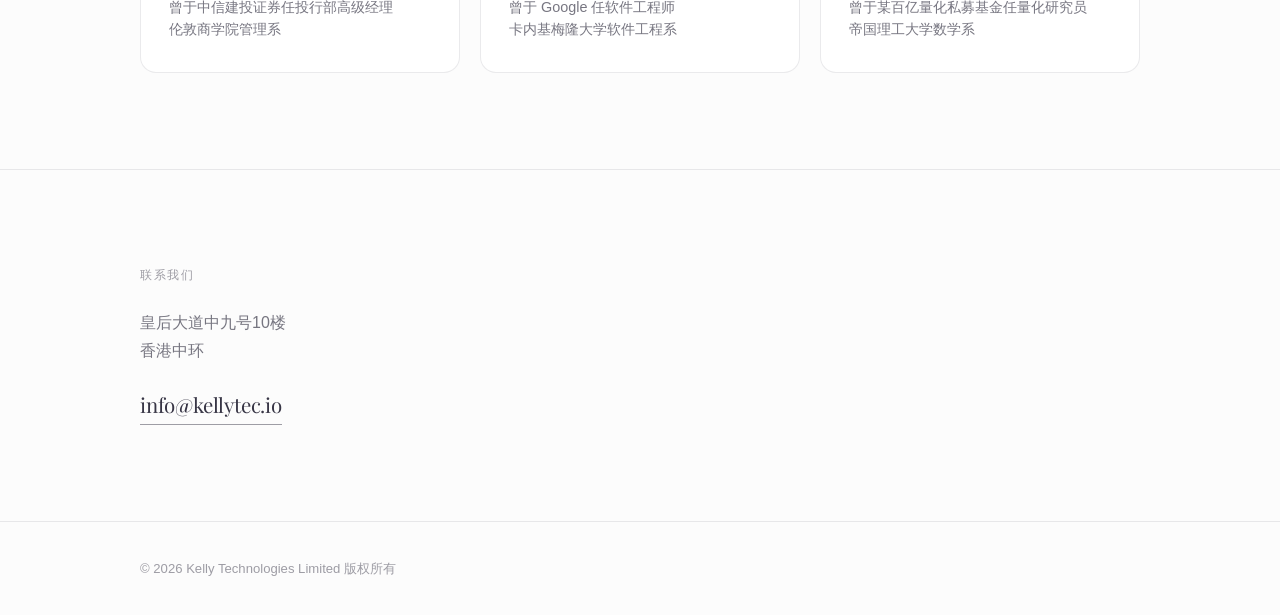
==== commit b7030dc0: "New Address" ====
--- a/index.html
+++ b/index.html
@@ -122,11 +122,11 @@
         <p class="contact-address"
            data-card="office_contact"
            data-cell="address"
-           data-en="Unit 1003, 10/F., Tower 2, Silvercord,<br />30 Canton Road, Tsim Sha Tsui,<br />Kowloon, Hong Kong"
-           data-zh="香港九龙尖沙咀<br />广东道 30 号新港中心第二座<br />10 楼 1003 室">
-          Unit 1003, 10/F., Tower 2, Silvercord,<br />
-          30 Canton Road, Tsim Sha Tsui,<br />
-          Kowloon, Hong Kong
+           data-en="10th Floor,<br />9 Queen’s Road Central,<br />Central, Hong Kong"
+           data-zh="皇后大道中九号10楼<br />香港中环">
+          10th Floor,<br />
+          9 Queen’s Road Central,<br />
+          Central, Hong Kong
         </p>
         <a href="mailto:info@kellytec.io" class="contact-mail" data-card="office_contact" data-cell="email">info@kellytec.io</a>
       </div>
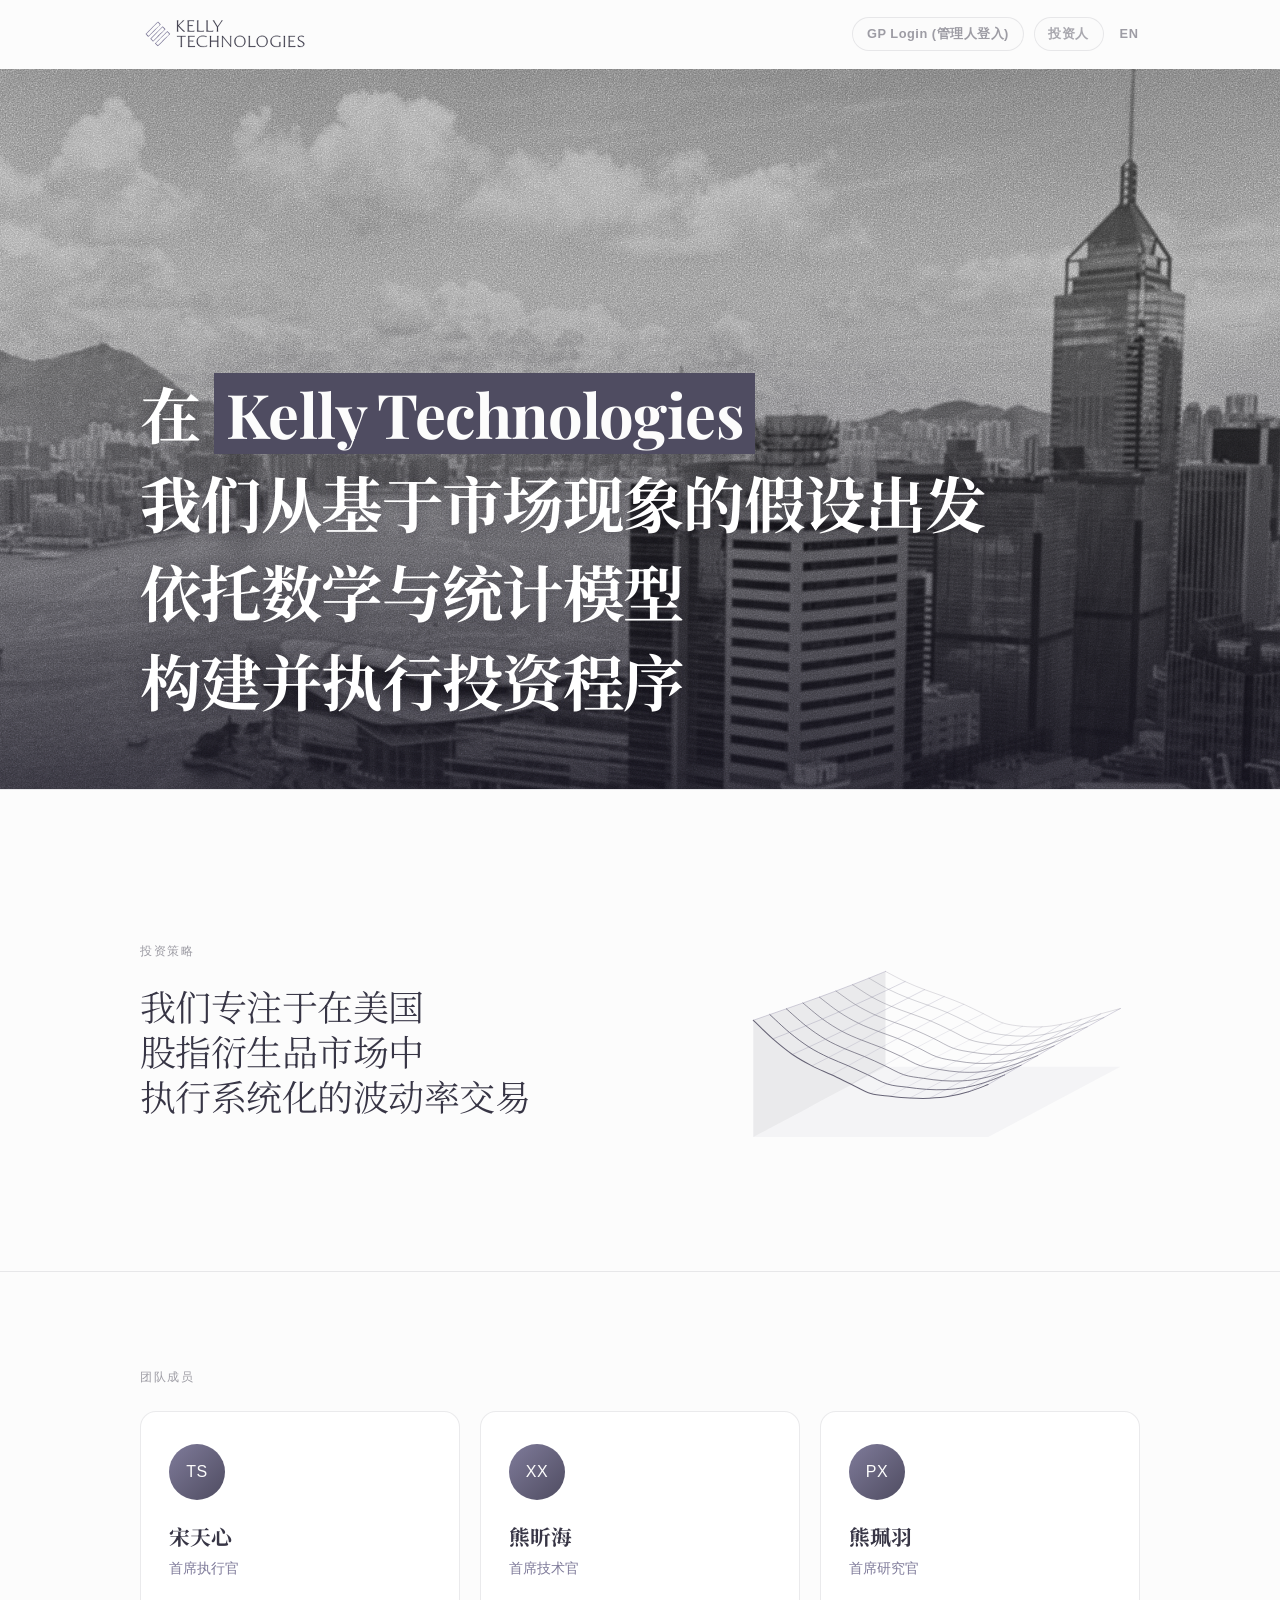
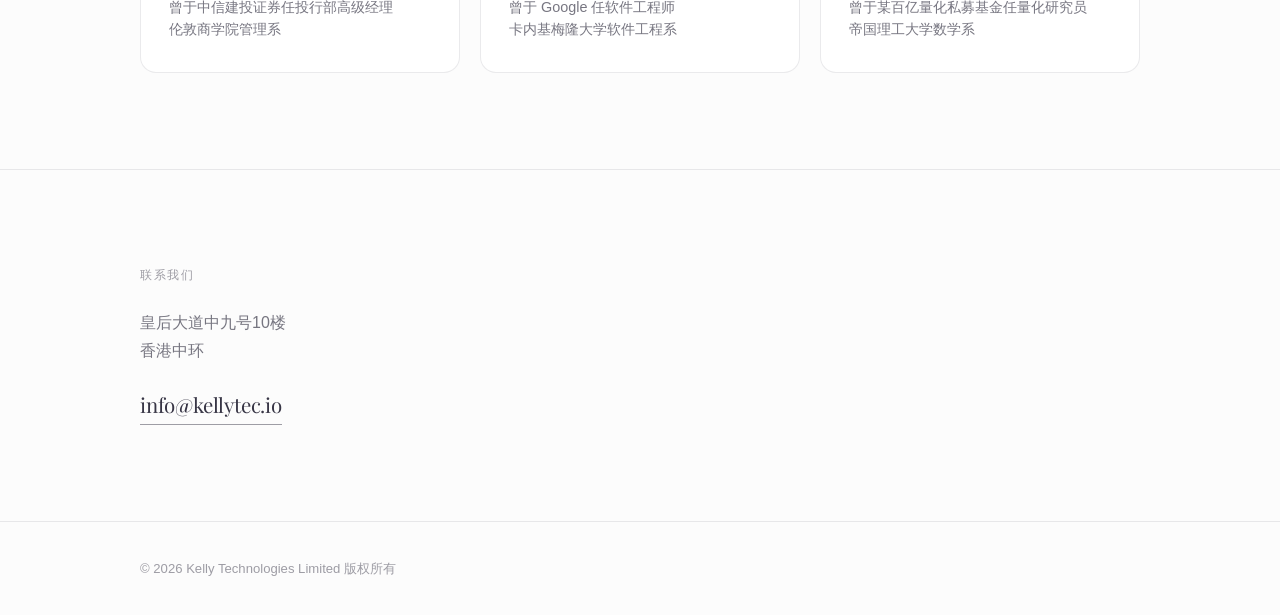
==== commit b258453e: "Add GP Login landing page" ====
--- a/index.html
+++ b/index.html
@@ -5,27 +5,28 @@
   <meta name="viewport" content="width=device-width, initial-scale=1, viewport-fit=cover" />
   <title>Kelly Technologies</title>
   <meta name="description" content="Kelly Technologies — an investment and technology firm." />
+
   <meta name="theme-color" content="#fcfcfc" />
 
   <link rel="icon" type="image/svg+xml" href="assets/favicon.svg" />
 
   <link rel="preconnect" href="https://fonts.googleapis.com" />
   <link rel="preconnect" href="https://fonts.gstatic.com" crossorigin />
-  <link rel="preload" as="image" href="assets/hero-bg.jpg" fetchpriority="high" />
+<link rel="preload" as="image" href="assets/hero-bg.jpg" fetchpriority="high" />
   <link href="https://fonts.googleapis.com/css2?family=Playfair+Display:wght@400..700&family=Noto+Serif+SC:wght@400;600;700;900&display=swap" rel="stylesheet" />
 
   <link rel="stylesheet" href="assets/styles.css" />
 </head>
-<body>
+<body data-reveal-image="assets/hero-bg.jpg">
   <header class="site-header" id="top">
     <div class="container nav">
       <a class="brand" href="#top" aria-label="Kelly Technologies">
         <img src="assets/logo.svg" alt="Kelly Technologies" class="brand-logo" />
       </a>
-      <a class="login-button monitor-login"
-         href="https://monitor.kellytec.io/"
-         data-en="Monitor"
-         data-zh="监控台">监控台</a>
+      <a class="login-button gp-login"
+         href="/gp/"
+         data-en="GP Login (管理人登入)"
+         data-zh="GP Login (管理人登入)">GP Login (管理人登入)</a>
       <a class="login-button lp-login is-placeholder"
          href="#"
          aria-disabled="true"
--- a/assets/styles.css
+++ b/assets/styles.css
@@ -148,13 +148,18 @@
   white-space: nowrap;
   transition: color .18s var(--ease), border-color .18s var(--ease), background-color .18s var(--ease);
 }
-.monitor-login {
+.gp-login {
   margin-left: auto;
 }
 .lp-login {
   margin-left: .62rem;
 }
 .login-button:hover {
+  color: var(--accent-deep);
+  border-color: var(--accent);
+  background: rgba(127,123,154,.08);
+}
+.login-button.is-current {
   color: var(--accent-deep);
   border-color: var(--accent);
   background: rgba(127,123,154,.08);
@@ -224,11 +229,11 @@
     font-size: .72rem;
     letter-spacing: 0;
   }
-  .monitor-login {
+  .gp-login {
     margin-left: auto;
   }
   .lp-login {
-    margin-left: 0;
+    display: none;
   }
   .lang-toggle {
     margin-left: 0;
@@ -241,6 +246,17 @@
   .mobile-br { display: block; }
   .site-footer {
     padding: 1.75rem 0 calc(1.75rem + env(safe-area-inset-bottom));
+  }
+}
+
+@media (max-width: 400px) {
+  .brand {
+    width: 30px;
+    overflow: hidden;
+  }
+  .brand-logo {
+    width: auto;
+    max-width: none;
   }
 }
 
@@ -461,6 +477,247 @@
   }
 }
 
+/* GP Login */
+.gp-page {
+  display: flex;
+  flex-direction: column;
+}
+
+.gp-access {
+  flex: 1 0 auto;
+  display: flex;
+  align-items: center;
+  padding: clamp(4rem, 8vw, 7.5rem) 0;
+  background:
+    radial-gradient(circle at 82% 18%, rgba(127,123,154,.1), transparent 32rem),
+    var(--bg);
+}
+
+.gp-access-inner {
+  width: 100%;
+  min-width: 0;
+}
+
+.gp-intro {
+  max-width: 46rem;
+  margin-bottom: clamp(2.25rem, 5vw, 3.75rem);
+}
+
+.gp-intro .section-eyebrow {
+  margin-bottom: 1.1rem;
+}
+
+.gp-title {
+  max-width: 14ch;
+  margin: 0;
+  color: var(--ink);
+  font-family: var(--font-serif);
+  font-size: clamp(2.8rem, 7vw, 5.6rem);
+  font-weight: 400;
+  letter-spacing: -.045em;
+  line-height: .98;
+  text-wrap: balance;
+}
+
+.gp-title-zh {
+  white-space: nowrap;
+}
+
+.gp-lede {
+  max-width: 38rem;
+  margin: 1.5rem 0 0;
+  color: var(--ink-soft);
+  font-size: clamp(.98rem, 1.5vw, 1.08rem);
+  line-height: 1.7;
+  text-wrap: pretty;
+}
+
+.gp-system-grid {
+  display: grid;
+  grid-template-columns: repeat(2, minmax(0, 1fr));
+  gap: 1rem;
+}
+
+.gp-system-card {
+  min-height: 20rem;
+  display: flex;
+  flex-direction: column;
+  padding: clamp(1.5rem, 3vw, 2rem);
+  overflow: hidden;
+  border: 1px solid var(--line);
+  border-radius: 3px;
+  background: color-mix(in oklab, var(--paper) 88%, transparent);
+  box-shadow: 0 14px 42px rgba(55,53,69,.035);
+  color: var(--ink);
+  transition:
+    border-color .22s var(--ease),
+    box-shadow .22s var(--ease),
+    transform .22s var(--ease);
+}
+
+.gp-system-card:hover {
+  color: var(--ink);
+  border-color: var(--line-strong);
+  box-shadow: 0 20px 52px rgba(55,53,69,.08);
+  transform: translateY(-3px);
+}
+
+.gp-system-card:focus-visible {
+  outline: 2px solid var(--accent);
+  outline-offset: 4px;
+}
+
+.gp-system-card-head {
+  display: flex;
+  align-items: center;
+  justify-content: space-between;
+  gap: 1rem;
+  margin-bottom: 3rem;
+}
+
+.gp-system-index {
+  color: var(--ink-muted);
+  font-family: var(--font-mono);
+  font-size: .74rem;
+  font-weight: 700;
+  letter-spacing: .12em;
+}
+
+.gp-access-badge {
+  display: inline-flex;
+  align-items: center;
+  min-height: 1.75rem;
+  padding: .26rem .62rem;
+  border: 1px solid var(--line);
+  border-radius: 999px;
+  color: var(--ink-muted);
+  font-family: var(--font-sans);
+  font-size: .68rem;
+  font-weight: 700;
+  letter-spacing: .07em;
+  line-height: 1;
+  text-transform: uppercase;
+}
+
+.gp-system-title {
+  max-width: 18ch;
+  margin: 0;
+  color: var(--ink);
+  font-family: var(--font-serif);
+  font-size: clamp(1.5rem, 2.6vw, 2rem);
+  font-weight: 500;
+  letter-spacing: -.025em;
+  line-height: 1.18;
+  text-wrap: balance;
+}
+
+.gp-system-description {
+  max-width: 34rem;
+  margin: 1rem 0 2.5rem;
+  color: var(--ink-soft);
+  font-size: .92rem;
+  line-height: 1.65;
+  text-wrap: pretty;
+}
+
+.gp-system-action {
+  display: flex;
+  align-items: center;
+  justify-content: space-between;
+  gap: 1rem;
+  margin-top: auto;
+  padding-top: 1.2rem;
+  border-top: 1px solid var(--line);
+  color: var(--accent-deep);
+  font-size: .78rem;
+  font-weight: 700;
+  letter-spacing: .05em;
+  text-transform: uppercase;
+}
+
+.gp-security-note {
+  display: grid;
+  grid-template-columns: auto minmax(0, 1fr) auto;
+  align-items: center;
+  gap: .8rem;
+  margin-top: 1.25rem;
+  color: var(--ink-muted);
+  font-size: .77rem;
+  line-height: 1.55;
+}
+
+.gp-security-note p {
+  margin: 0;
+}
+
+.gp-security-mark {
+  width: .48rem;
+  height: .48rem;
+  border-radius: 50%;
+  background: var(--accent);
+  box-shadow: 0 0 0 4px rgba(127,123,154,.1);
+}
+
+.gp-return-link {
+  color: var(--ink-soft);
+  font-weight: 700;
+  text-decoration: underline;
+  text-decoration-color: var(--line-strong);
+  text-underline-offset: .2em;
+}
+
+@media (max-width: 720px) {
+  .gp-access {
+    align-items: flex-start;
+    padding: 3.5rem 0 4.5rem;
+  }
+
+  .gp-title {
+    font-size: clamp(2.6rem, 14vw, 4.2rem);
+  }
+
+  .gp-title-zh {
+    display: block;
+  }
+
+  .gp-system-grid {
+    grid-template-columns: minmax(0, 1fr);
+  }
+
+  .gp-system-card {
+    min-width: 0;
+    min-height: 17rem;
+  }
+
+  .gp-system-title,
+  .gp-system-description {
+    overflow-wrap: anywhere;
+  }
+
+  .gp-system-card-head {
+    margin-bottom: 2.25rem;
+  }
+
+  .gp-security-note {
+    grid-template-columns: auto minmax(0, 1fr);
+    align-items: start;
+  }
+
+  .gp-return-link {
+    grid-column: 2;
+  }
+}
+
+@media (prefers-reduced-motion: reduce) {
+  .gp-system-card {
+    transition: none;
+  }
+
+  .gp-system-card:hover {
+    transform: none;
+  }
+}
+
 /* Reveal-on-scroll */
 .reveal {
   opacity: 0;
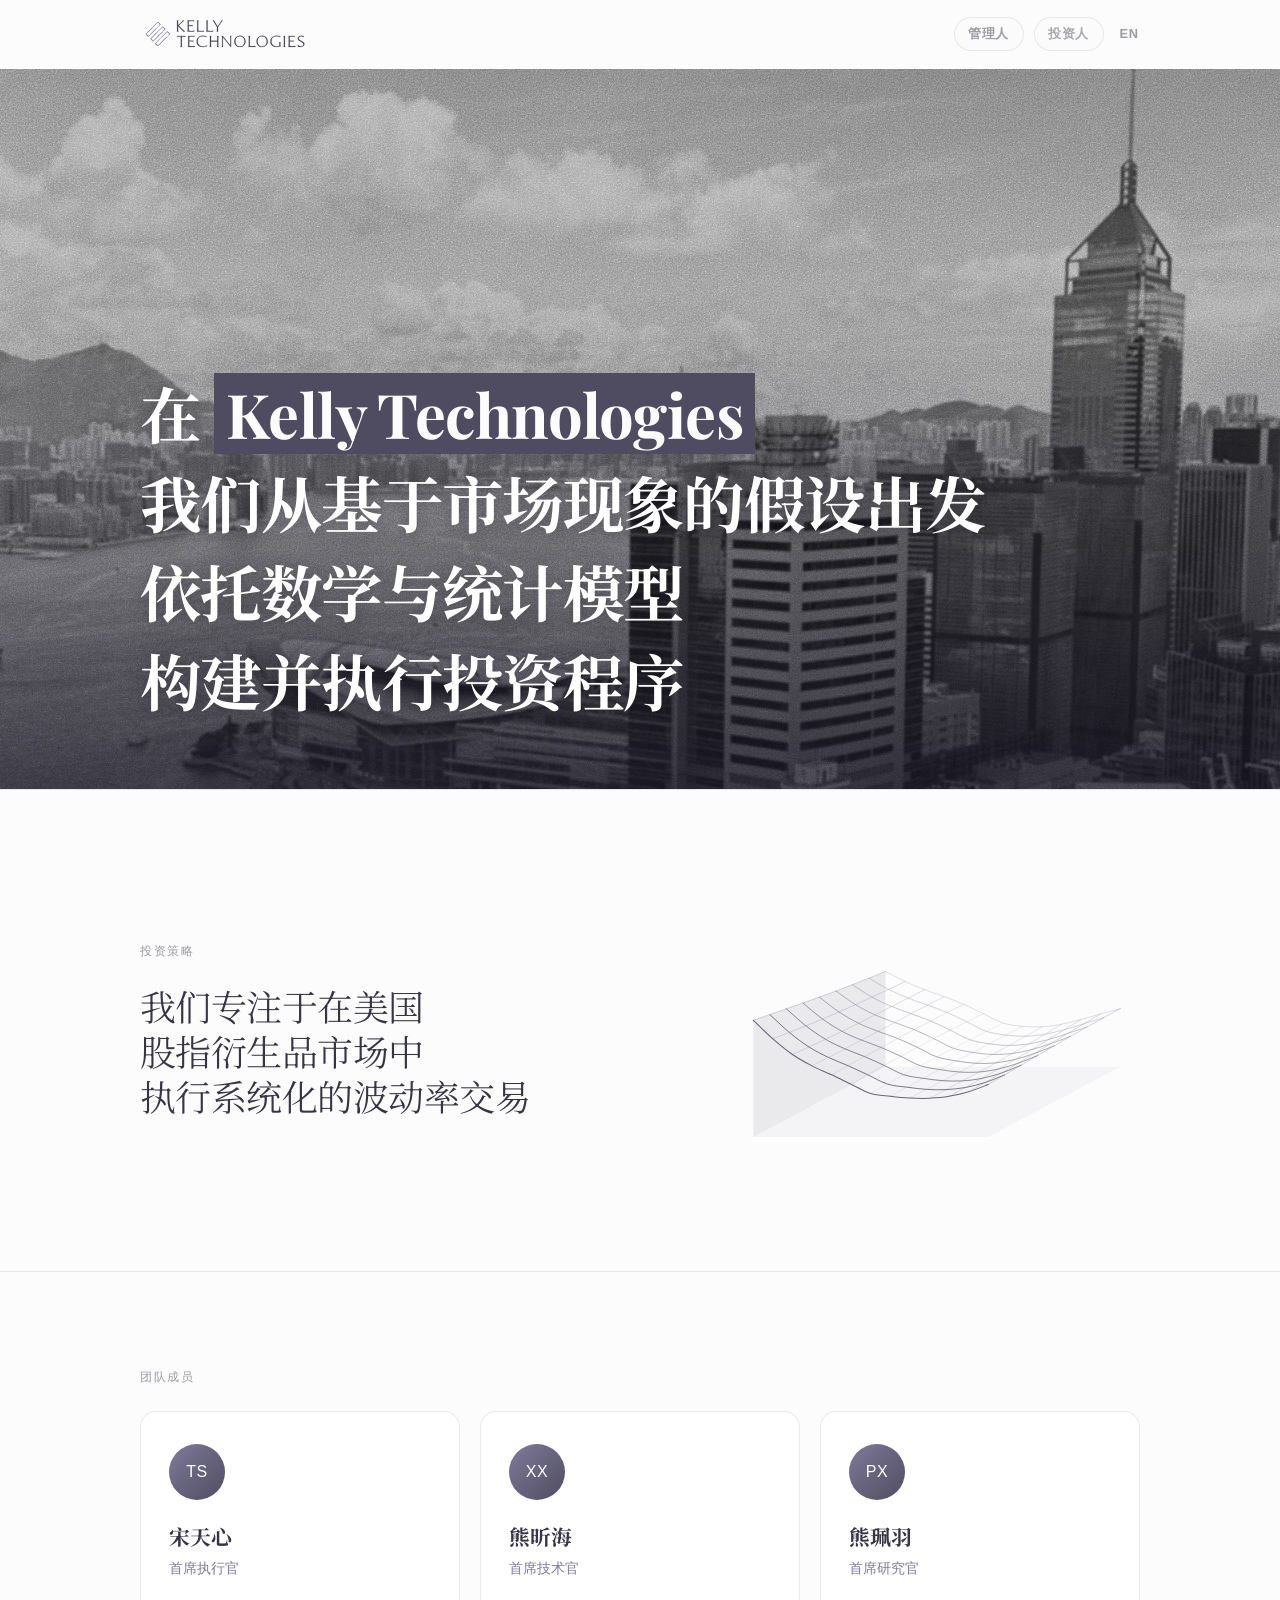
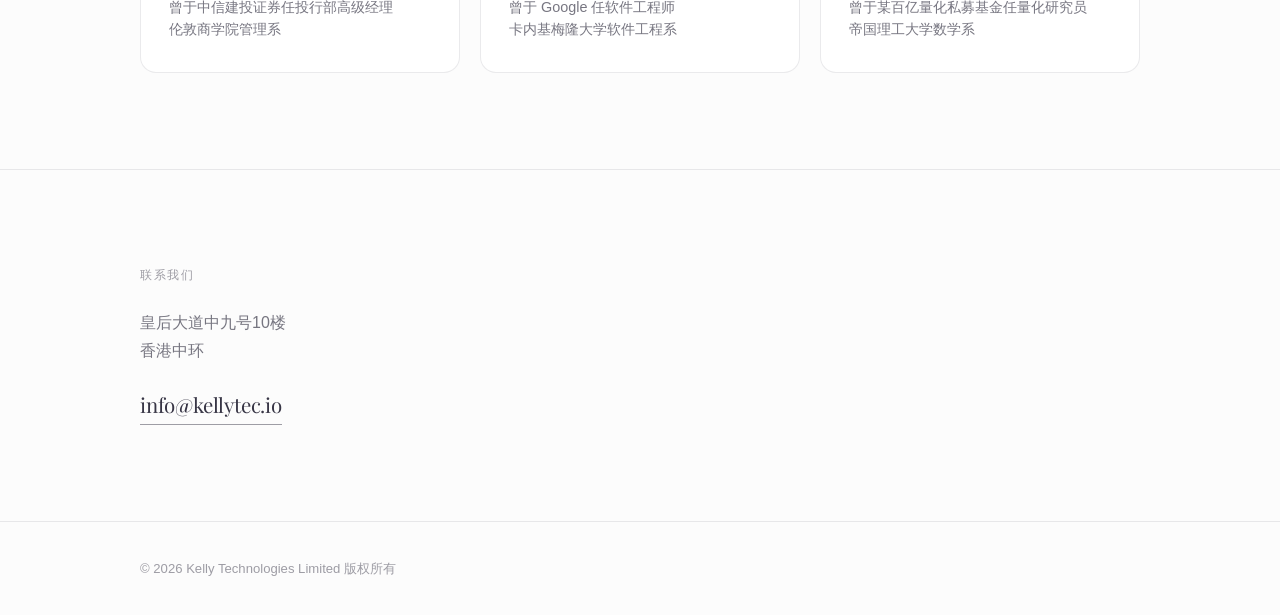
==== commit 9e42ad81: "Refine GP landing page" ====
--- a/index.html
+++ b/index.html
@@ -25,8 +25,8 @@
       </a>
       <a class="login-button gp-login"
          href="/gp/"
-         data-en="GP Login (管理人登入)"
-         data-zh="GP Login (管理人登入)">GP Login (管理人登入)</a>
+         data-en="GP"
+         data-zh="管理人">管理人</a>
       <a class="login-button lp-login is-placeholder"
          href="#"
          aria-disabled="true"
--- a/assets/styles.css
+++ b/assets/styles.css
@@ -233,7 +233,7 @@
     margin-left: auto;
   }
   .lp-login {
-    display: none;
+    margin-left: 0;
   }
   .lang-toggle {
     margin-left: 0;
@@ -246,17 +246,6 @@
   .mobile-br { display: block; }
   .site-footer {
     padding: 1.75rem 0 calc(1.75rem + env(safe-area-inset-bottom));
-  }
-}
-
-@media (max-width: 400px) {
-  .brand {
-    width: 30px;
-    overflow: hidden;
-  }
-  .brand-logo {
-    width: auto;
-    max-width: none;
   }
 }
 
@@ -487,7 +476,7 @@
   flex: 1 0 auto;
   display: flex;
   align-items: center;
-  padding: clamp(4rem, 8vw, 7.5rem) 0;
+  padding: clamp(2rem, 3.5vw, 3rem) 0;
   background:
     radial-gradient(circle at 82% 18%, rgba(127,123,154,.1), transparent 32rem),
     var(--bg);
@@ -500,49 +489,45 @@
 
 .gp-intro {
   max-width: 46rem;
-  margin-bottom: clamp(2.25rem, 5vw, 3.75rem);
+  margin-bottom: clamp(1.5rem, 2.5vw, 2rem);
 }
 
 .gp-intro .section-eyebrow {
-  margin-bottom: 1.1rem;
+  margin-bottom: .7rem;
 }
 
 .gp-title {
-  max-width: 14ch;
+  max-width: 18ch;
   margin: 0;
   color: var(--ink);
   font-family: var(--font-serif);
-  font-size: clamp(2.8rem, 7vw, 5.6rem);
+  font-size: clamp(2.5rem, 4.5vw, 3.8rem);
   font-weight: 400;
   letter-spacing: -.045em;
-  line-height: .98;
+  line-height: 1.02;
   text-wrap: balance;
-}
-
-.gp-title-zh {
-  white-space: nowrap;
 }
 
 .gp-lede {
   max-width: 38rem;
-  margin: 1.5rem 0 0;
+  margin: .8rem 0 0;
   color: var(--ink-soft);
-  font-size: clamp(.98rem, 1.5vw, 1.08rem);
-  line-height: 1.7;
+  font-size: clamp(.9rem, 1.2vw, 1rem);
+  line-height: 1.55;
   text-wrap: pretty;
 }
 
 .gp-system-grid {
   display: grid;
   grid-template-columns: repeat(2, minmax(0, 1fr));
-  gap: 1rem;
+  gap: .85rem;
 }
 
 .gp-system-card {
-  min-height: 20rem;
+  min-height: 13rem;
   display: flex;
   flex-direction: column;
-  padding: clamp(1.5rem, 3vw, 2rem);
+  padding: clamp(1.25rem, 2.2vw, 1.6rem);
   overflow: hidden;
   border: 1px solid var(--line);
   border-radius: 3px;
@@ -572,7 +557,7 @@
   align-items: center;
   justify-content: space-between;
   gap: 1rem;
-  margin-bottom: 3rem;
+  margin-bottom: 1.35rem;
 }
 
 .gp-system-index {
@@ -586,7 +571,7 @@
 .gp-access-badge {
   display: inline-flex;
   align-items: center;
-  min-height: 1.75rem;
+  min-height: 1.55rem;
   padding: .26rem .62rem;
   border: 1px solid var(--line);
   border-radius: 999px;
@@ -604,7 +589,7 @@
   margin: 0;
   color: var(--ink);
   font-family: var(--font-serif);
-  font-size: clamp(1.5rem, 2.6vw, 2rem);
+  font-size: clamp(1.3rem, 2vw, 1.65rem);
   font-weight: 500;
   letter-spacing: -.025em;
   line-height: 1.18;
@@ -613,10 +598,10 @@
 
 .gp-system-description {
   max-width: 34rem;
-  margin: 1rem 0 2.5rem;
+  margin: .65rem 0 1.25rem;
   color: var(--ink-soft);
-  font-size: .92rem;
-  line-height: 1.65;
+  font-size: .86rem;
+  line-height: 1.5;
   text-wrap: pretty;
 }
 
@@ -626,7 +611,7 @@
   justify-content: space-between;
   gap: 1rem;
   margin-top: auto;
-  padding-top: 1.2rem;
+  padding-top: .8rem;
   border-top: 1px solid var(--line);
   color: var(--accent-deep);
   font-size: .78rem;
@@ -640,7 +625,7 @@
   grid-template-columns: auto minmax(0, 1fr) auto;
   align-items: center;
   gap: .8rem;
-  margin-top: 1.25rem;
+  margin-top: .85rem;
   color: var(--ink-muted);
   font-size: .77rem;
   line-height: 1.55;
@@ -669,15 +654,11 @@
 @media (max-width: 720px) {
   .gp-access {
     align-items: flex-start;
-    padding: 3.5rem 0 4.5rem;
+    padding: 2.5rem 0 3rem;
   }
 
   .gp-title {
-    font-size: clamp(2.6rem, 14vw, 4.2rem);
-  }
-
-  .gp-title-zh {
-    display: block;
+    font-size: clamp(2.4rem, 12vw, 3.4rem);
   }
 
   .gp-system-grid {
@@ -686,7 +667,7 @@
 
   .gp-system-card {
     min-width: 0;
-    min-height: 17rem;
+    min-height: 13rem;
   }
 
   .gp-system-title,
@@ -695,7 +676,7 @@
   }
 
   .gp-system-card-head {
-    margin-bottom: 2.25rem;
+    margin-bottom: 1.35rem;
   }
 
   .gp-security-note {
